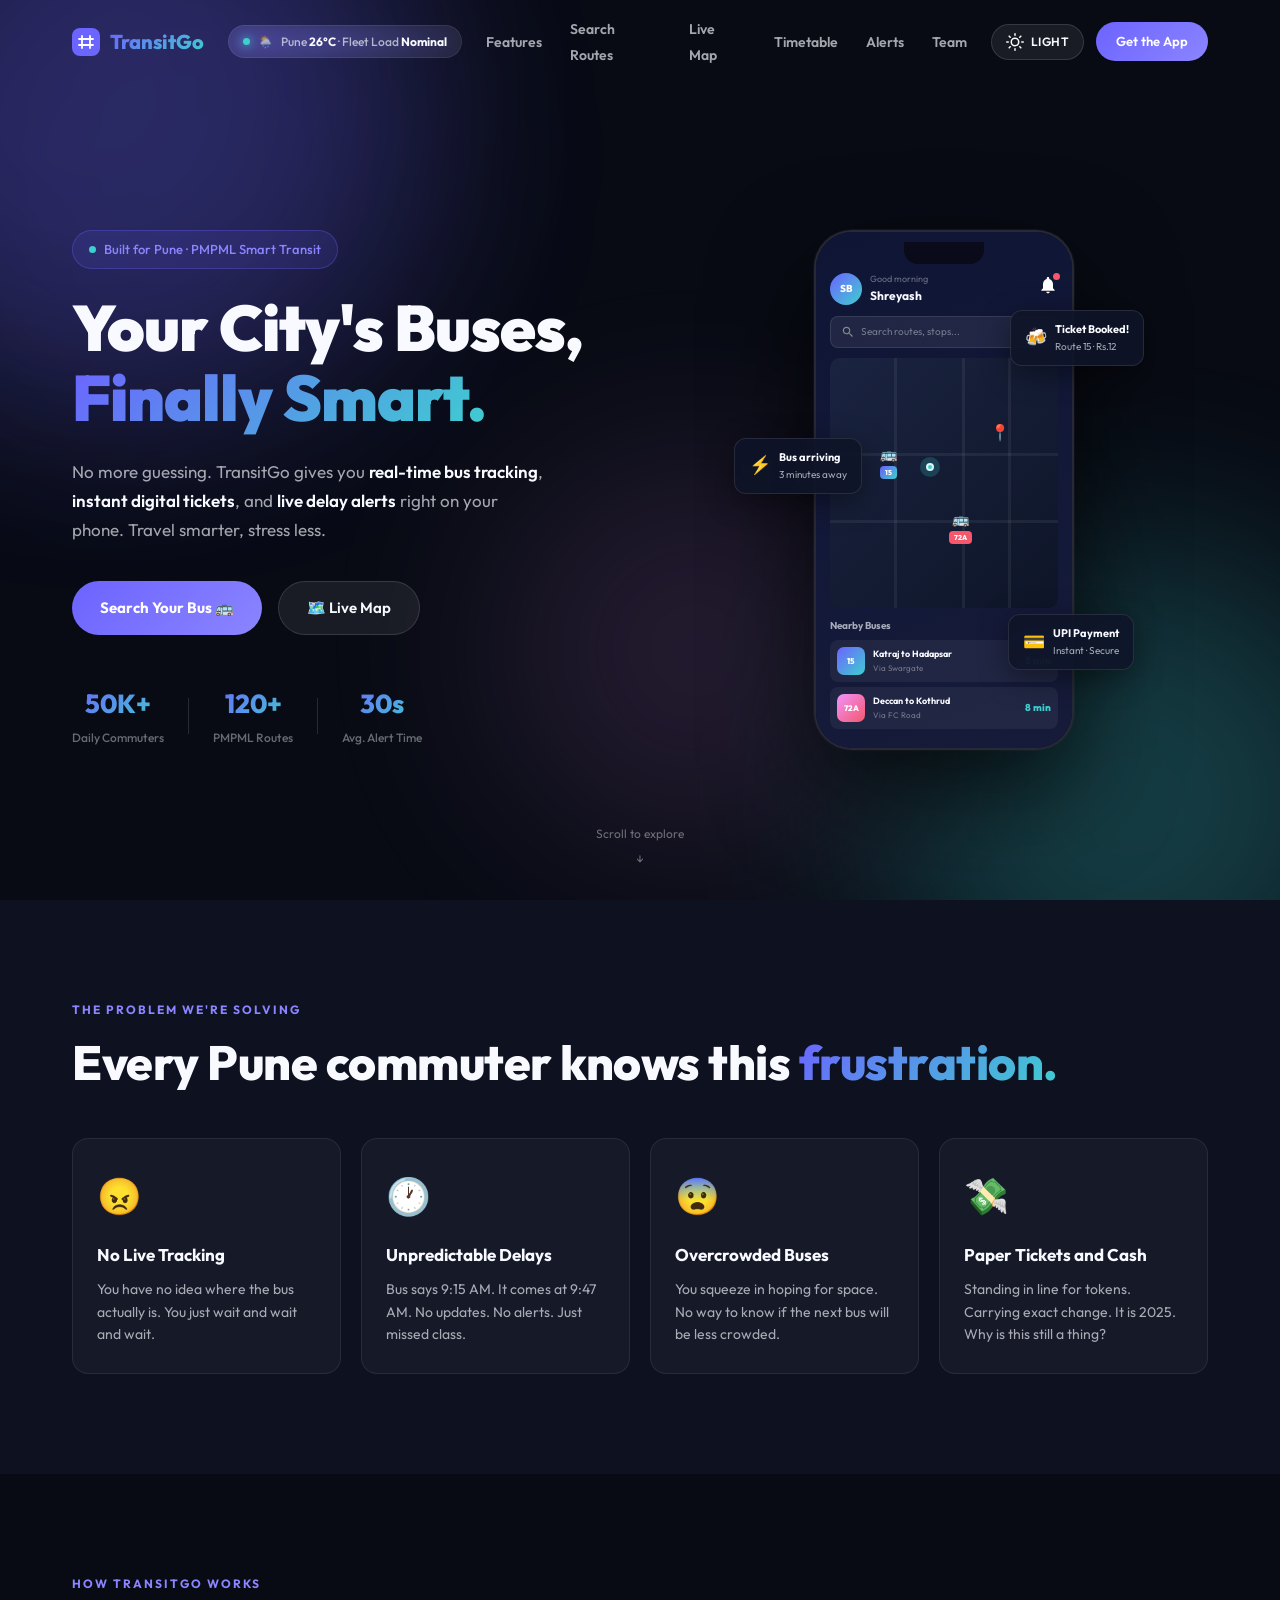
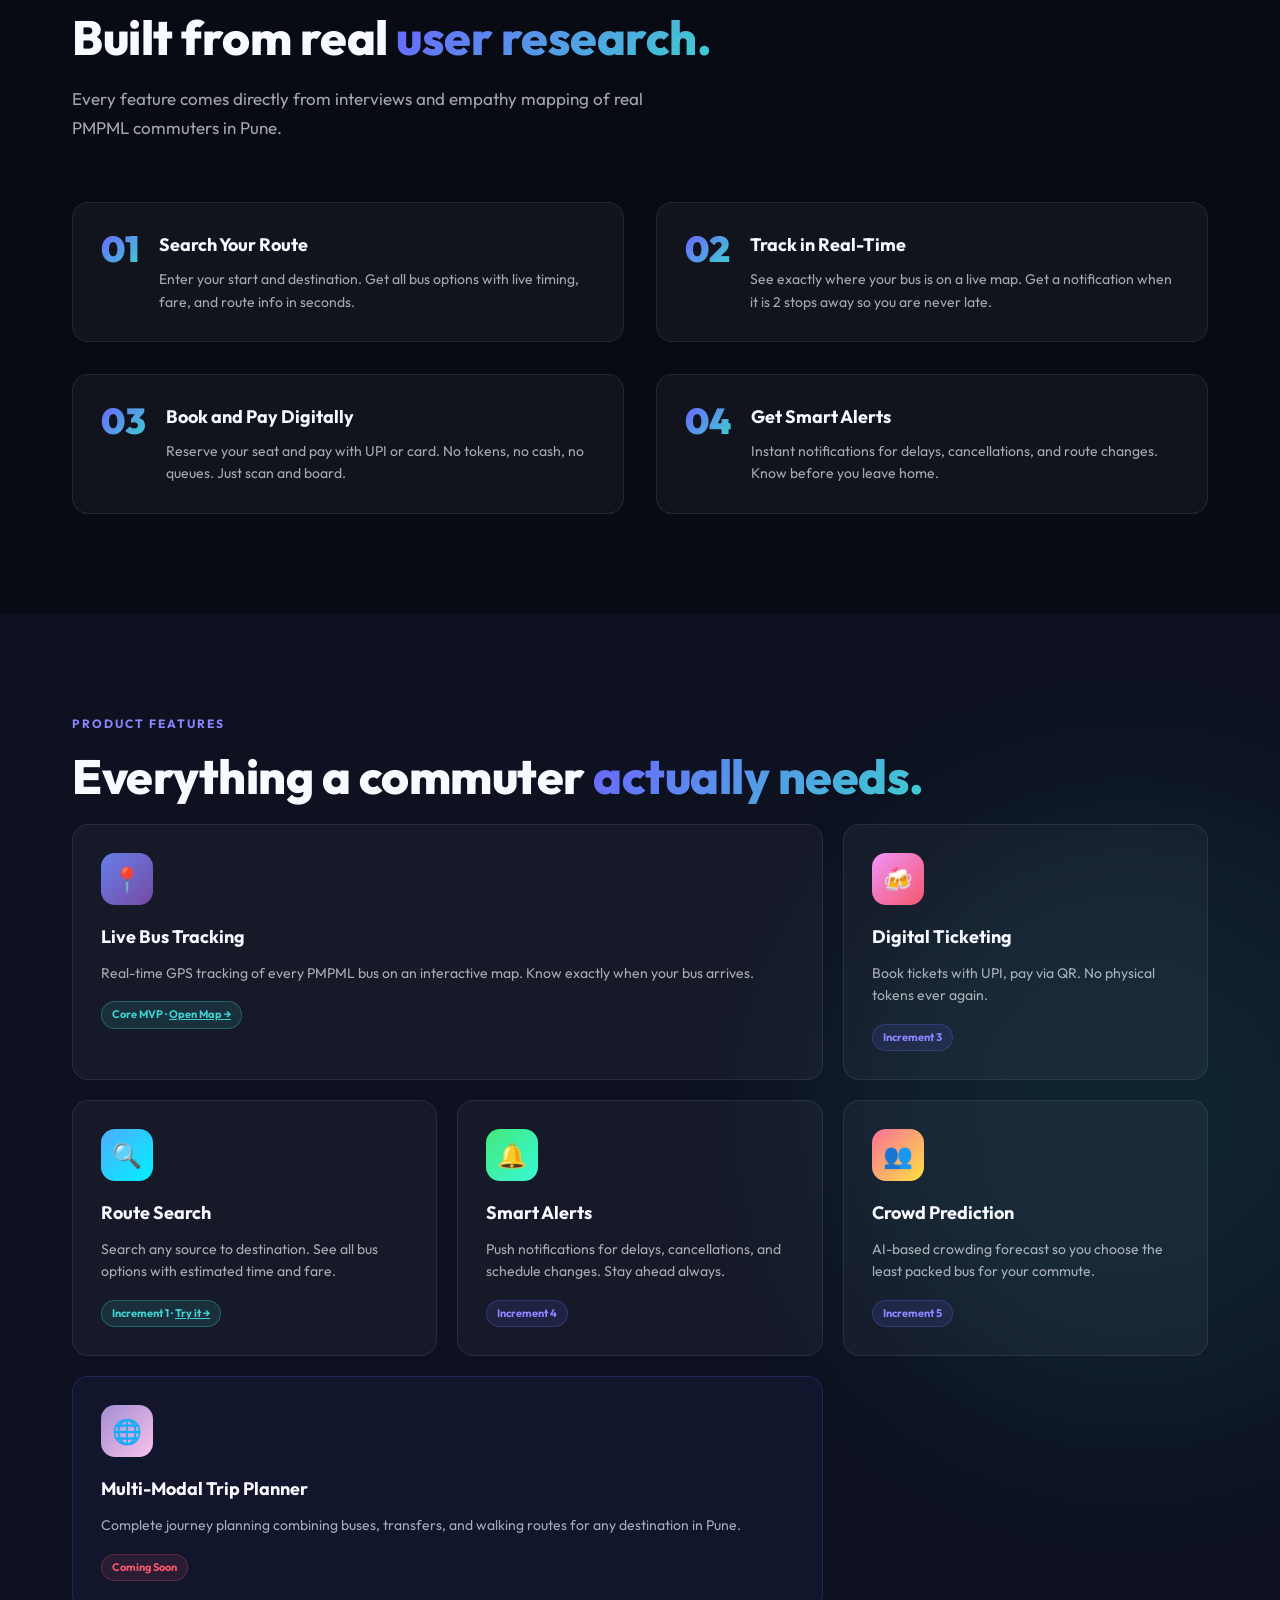
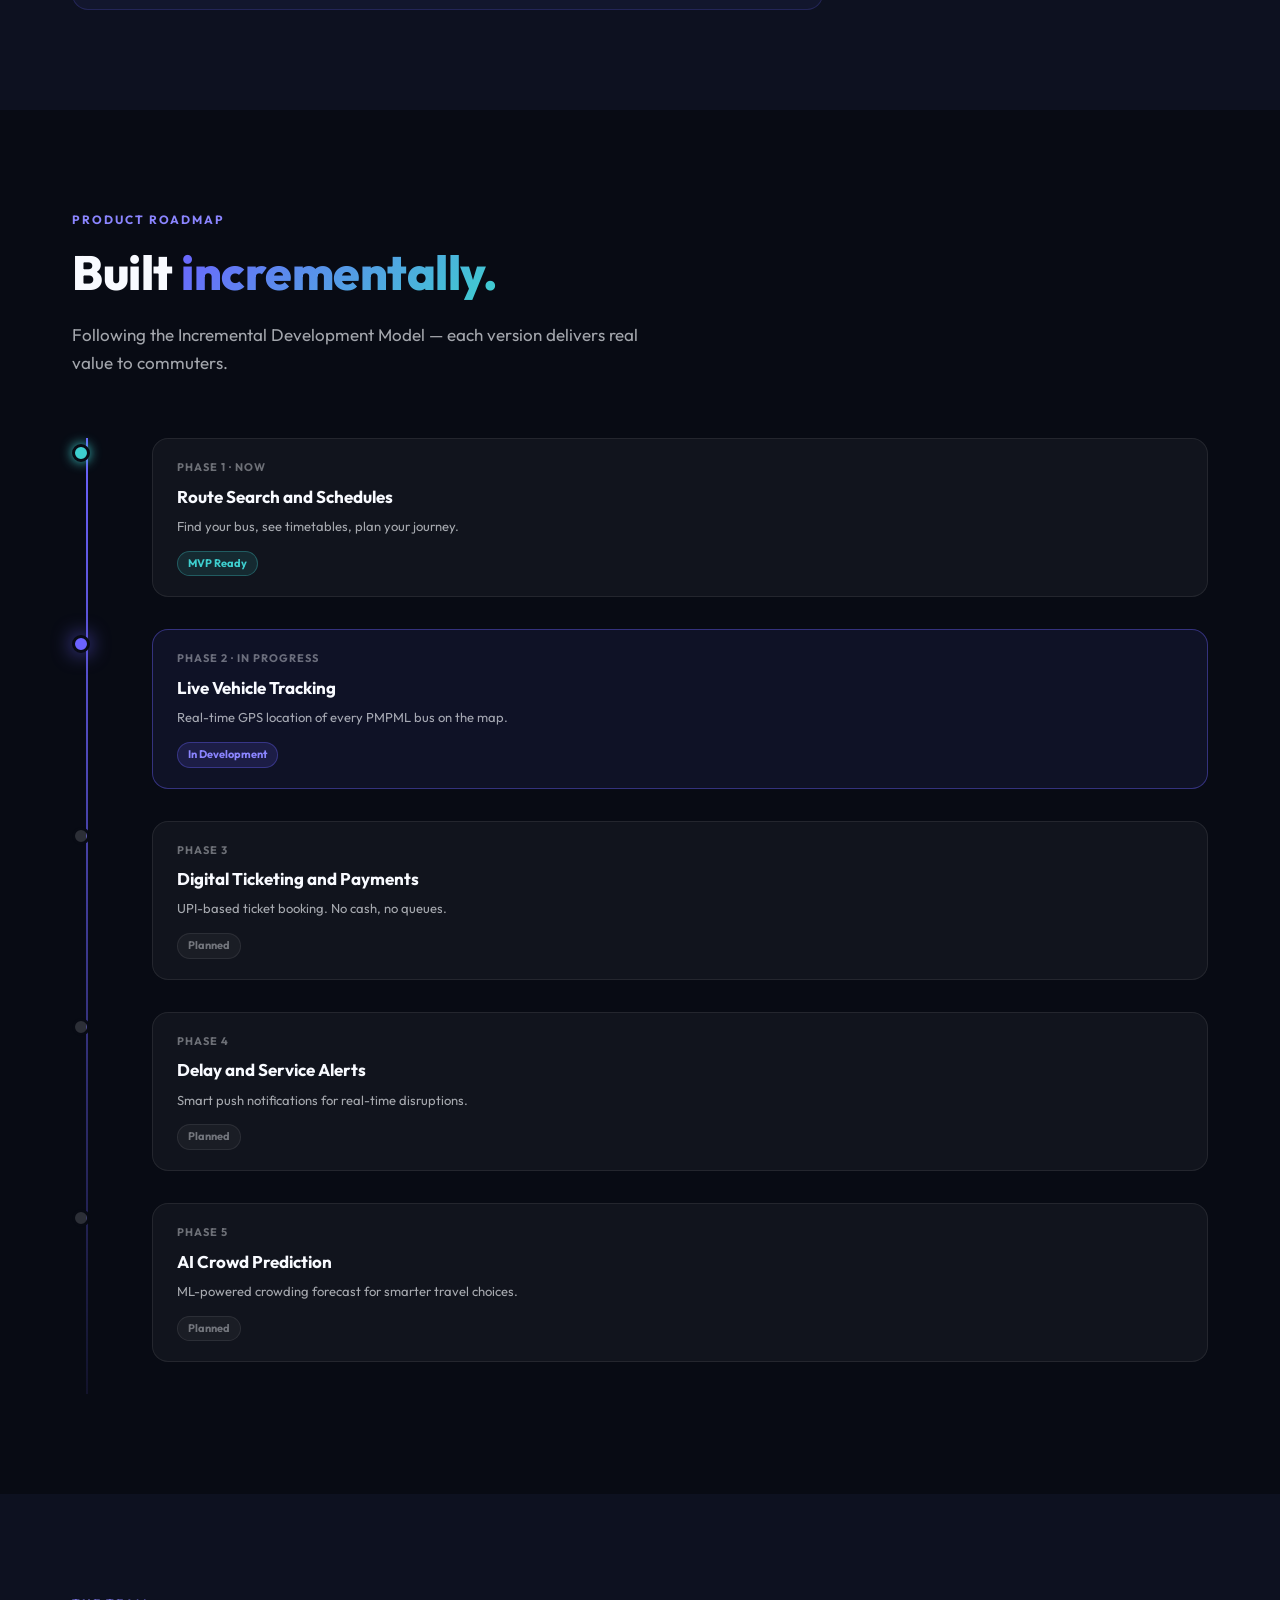
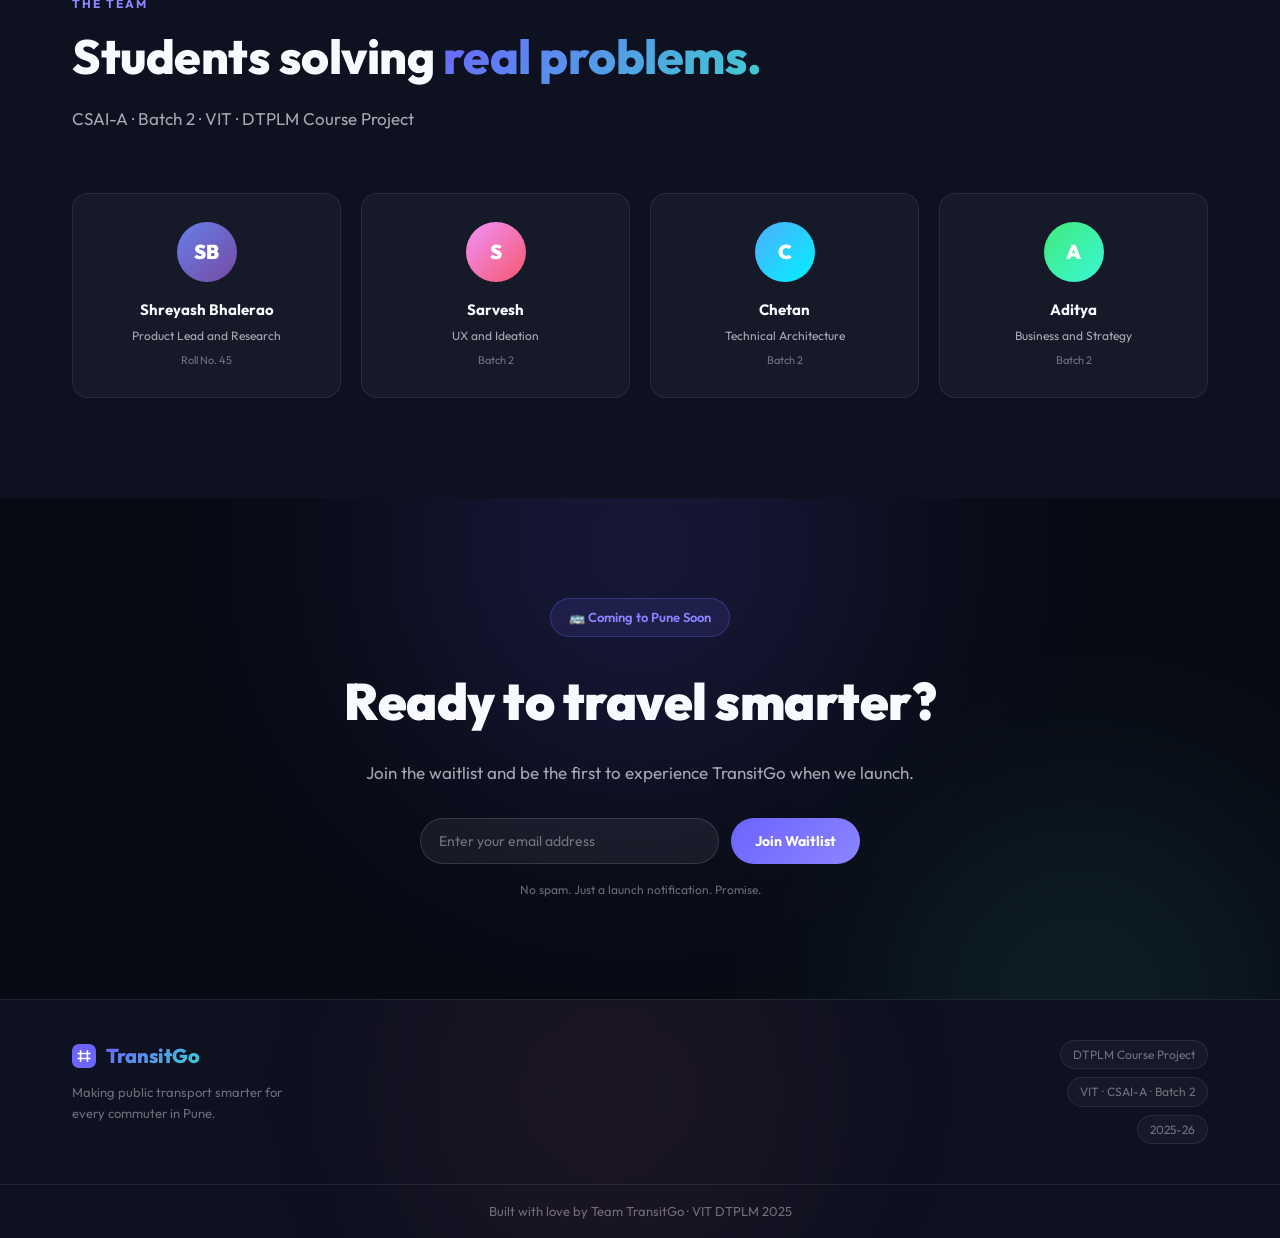
==== index.html @ 617c887a "Initial commit" ====
<!DOCTYPE html>
<html lang="en">
<head>
  <meta charset="UTF-8" />
  <meta name="viewport" content="width=device-width, initial-scale=1.0" />
  <title>TransitGo — Smart Public Transport for Pune</title>
  <meta name="description" content="TransitGo makes public transport smarter. Real-time bus tracking, digital ticketing, and route planning for Pune's PMPML buses." />
  <link rel="preconnect" href="https://fonts.googleapis.com" />
  <link rel="preconnect" href="https://fonts.gstatic.com" crossorigin />
  <link href="https://fonts.googleapis.com/css2?family=Outfit:wght@300;400;500;600;700;800;900&family=Inter:wght@400;500;600&display=swap" rel="stylesheet" />
  <link rel="stylesheet" href="style.css" />
  <script src="js/theme.js"></script>
</head>
<body>

  <!-- NAVBAR -->
  <nav class="navbar" id="navbar">
    <div class="nav-container">
      <div class="nav-logo">
        <div class="logo-icon">
          <svg width="28" height="28" viewBox="0 0 28 28" fill="none">
            <rect width="28" height="28" rx="8" fill="url(#logoGrad)"/>
            <path d="M7 11h14M7 17h14M10 8v12M18 8v12" stroke="white" stroke-width="1.8" stroke-linecap="round"/>
            <defs>
              <linearGradient id="logoGrad" x1="0" y1="0" x2="28" y2="28">
                <stop stop-color="#6C63FF"/>
                <stop offset="1" stop-color="#3ECFCF"/>
              </linearGradient>
            </defs>
          </svg>
        </div>
        <span class="logo-text">TransitGo</span>
      </div>
      <ul class="nav-links">
        <li><a href="#features">Features</a></li>
        <li><a href="route-search.html">Search Routes</a></li>
        <li><a href="live-track.html">Live Map</a></li>
        <li><a href="timetable.html">Timetable</a></li>
        <li><a href="alerts.html">Alerts</a></li>
        <li><a href="#team">Team</a></li>
      </ul>
      <div class="nav-action">
        <a href="booking.html" class="nav-cta">Get the App</a>
      </div>
      <button class="hamburger" id="hamburger" aria-label="Open menu" aria-expanded="false">
        <span></span><span></span><span></span>
      </button>
    </div>
  </nav>

  <!-- MOBILE MENU -->
  <div class="mobile-menu" id="mobileMenu" role="dialog" aria-label="Navigation menu">
    <a href="index.html">🏠 Home</a>
    <a href="route-search.html">🔍 Search Routes</a>
    <a href="live-track.html">🗺️ Live Map</a>
    <a href="timetable.html">📅 Timetable</a>
    <a href="alerts.html">🔔 Alerts</a>
    <a href="booking.html" class="mm-cta">🎫 Book Ticket</a>
  </div>

  <!-- SCROLL TO TOP -->
  <button class="scroll-top-btn" id="scrollTopBtn" aria-label="Scroll to top">↑</button>


  <!-- HERO SECTION -->
  <section class="hero" id="home">
    <div class="hero-bg">
      <div class="orb orb-1"></div>
      <div class="orb orb-2"></div>
      <div class="orb orb-3"></div>
    </div>

    <div class="hero-container">
      <div class="hero-content">
        <div class="hero-badge">
          <span class="badge-dot"></span>
          Built for Pune &middot; PMPML Smart Transit
        </div>

        <h1 class="hero-title">
          Your City's Buses,
          <span class="gradient-text">Finally Smart.</span>
        </h1>

        <p class="hero-subtitle">
          No more guessing. TransitGo gives you <strong>real-time bus tracking</strong>,
          <strong>instant digital tickets</strong>, and <strong>live delay alerts</strong>
          right on your phone. Travel smarter, stress less.
        </p>

        <div class="hero-actions">
          <a href="route-search.html" class="btn-primary" id="hero-cta-primary">
            Search Your Bus 🚌
          </a>
          <a href="live-track.html" class="btn-secondary" id="hero-cta-secondary">
            🗺️ Live Map
          </a>
        </div>

        <div class="hero-stats">
          <div class="stat-item">
            <span class="stat-num">50K+</span>
            <span class="stat-label">Daily Commuters</span>
          </div>
          <div class="stat-divider"></div>
          <div class="stat-item">
            <span class="stat-num">120+</span>
            <span class="stat-label">PMPML Routes</span>
          </div>
          <div class="stat-divider"></div>
          <div class="stat-item">
            <span class="stat-num">30s</span>
            <span class="stat-label">Avg. Alert Time</span>
          </div>
        </div>
      </div>

      <div class="hero-visual">
        <div class="phone-mockup">
          <div class="phone-frame">
            <div class="phone-notch"></div>
            <div class="phone-screen">
              <div class="app-header">
                <div class="app-header-left">
                  <div class="app-avatar">SB</div>
                  <div>
                    <div class="app-greeting">Good morning</div>
                    <div class="app-name">Shreyash</div>
                  </div>
                </div>
                <div class="app-notif">
                  <div class="notif-dot"></div>
                  <svg width="20" height="20" viewBox="0 0 24 24" fill="none">
                    <path d="M12 22c1.1 0 2-.9 2-2h-4c0 1.1.9 2 2 2zm6-6v-5c0-3.07-1.64-5.64-4.5-6.32V4c0-.83-.67-1.5-1.5-1.5s-1.5.67-1.5 1.5v.68C7.63 5.36 6 7.92 6 11v5l-2 2v1h16v-1l-2-2z" fill="white"/>
                  </svg>
                </div>
              </div>

              <div class="app-search-bar">
                <svg width="14" height="14" viewBox="0 0 24 24" fill="none">
                  <path d="M15.5 14h-.79l-.28-.27C15.41 12.59 16 11.11 16 9.5 16 5.91 13.09 3 9.5 3S3 5.91 3 9.5 5.91 16 9.5 16c1.61 0 3.09-.59 4.23-1.57l.27.28v.79l5 4.99L20.49 19l-4.99-5zm-6 0C7.01 14 5 11.99 5 9.5S7.01 5 9.5 5 14 7.01 14 9.5 11.99 14 9.5 14z" fill="#888"/>
                </svg>
                <span>Search routes, stops...</span>
              </div>

              <div class="app-map-area">
                <div class="map-road map-h" style="top:38%;"></div>
                <div class="map-road map-h" style="top:65%;"></div>
                <div class="map-road map-v" style="left:28%;"></div>
                <div class="map-road map-v" style="left:58%;"></div>
                <div class="map-road map-v" style="left:78%;"></div>
                <div class="bus-pin" id="bus1" style="top:34%;left:22%;">
                  <div class="bus-emoji">&#128652;</div>
                  <div class="bus-tag">15</div>
                </div>
                <div class="bus-pin" id="bus2" style="top:60%;left:52%;">
                  <div class="bus-emoji">&#128652;</div>
                  <div class="bus-tag" style="background:#f5576c;">72A</div>
                </div>
                <div class="my-loc" style="top:42%;left:42%;">
                  <div class="my-pulse"></div>
                  <div class="my-dot"></div>
                </div>
                <div class="dest-marker" style="top:25%;left:70%;">&#128205;</div>
              </div>

              <div class="nearby-section">
                <div class="nearby-label">Nearby Buses</div>
                <div class="bus-row">
                  <div class="br-num">15</div>
                  <div class="br-info">
                    <div class="br-route">Katraj to Hadapsar</div>
                    <div class="br-stop">Via Swargate</div>
                  </div>
                  <div class="br-eta">3 min</div>
                </div>
                <div class="bus-row">
                  <div class="br-num" style="background:linear-gradient(135deg,#f093fb,#f5576c);">72A</div>
                  <div class="br-info">
                    <div class="br-route">Deccan to Kothrud</div>
                    <div class="br-stop">Via FC Road</div>
                  </div>
                  <div class="br-eta">8 min</div>
                </div>
              </div>
            </div>
          </div>

          <div class="float-card fc1">
            <span class="fc-emoji">&#127867;</span>
            <div>
              <div class="fc-title">Ticket Booked!</div>
              <div class="fc-sub">Route 15 &middot; Rs.12</div>
            </div>
          </div>
          <div class="float-card fc2">
            <span class="fc-emoji">&#9889;</span>
            <div>
              <div class="fc-title">Bus arriving</div>
              <div class="fc-sub">3 minutes away</div>
            </div>
          </div>
          <div class="float-card fc3">
            <span class="fc-emoji">&#128179;</span>
            <div>
              <div class="fc-title">UPI Payment</div>
              <div class="fc-sub">Instant &middot; Secure</div>
            </div>
          </div>
        </div>
      </div>
    </div>

    <div class="scroll-hint">
      <span>Scroll to explore</span>
      <div class="scroll-arrow">&#8595;</div>
    </div>
  </section>

  <!-- PROBLEM SECTION -->
  <section class="problem-section" id="problem">
    <div class="section-container">
      <div class="section-label">The Problem We're Solving</div>
      <h2 class="section-title">Every Pune commuter knows this <span class="gradient-text">frustration.</span></h2>
      <div class="pain-grid">
        <div class="pain-card">
          <div class="pain-emoji">&#128544;</div>
          <h3>No Live Tracking</h3>
          <p>You have no idea where the bus actually is. You just wait and wait and wait.</p>
        </div>
        <div class="pain-card">
          <div class="pain-emoji">&#128336;</div>
          <h3>Unpredictable Delays</h3>
          <p>Bus says 9:15 AM. It comes at 9:47 AM. No updates. No alerts. Just missed class.</p>
        </div>
        <div class="pain-card">
          <div class="pain-emoji">&#128552;</div>
          <h3>Overcrowded Buses</h3>
          <p>You squeeze in hoping for space. No way to know if the next bus will be less crowded.</p>
        </div>
        <div class="pain-card">
          <div class="pain-emoji">&#128184;</div>
          <h3>Paper Tickets and Cash</h3>
          <p>Standing in line for tokens. Carrying exact change. It is 2025. Why is this still a thing?</p>
        </div>
      </div>
    </div>
  </section>

  <!-- HOW IT WORKS -->
  <section class="how-section" id="how-it-works">
    <div class="section-container">
      <div class="section-label">How TransitGo Works</div>
      <h2 class="section-title">Built from real <span class="gradient-text">user research.</span></h2>
      <p class="section-sub">Every feature comes directly from interviews and empathy mapping of real PMPML commuters in Pune.</p>

      <div class="steps-container">
        <div class="step-item">
          <div class="step-num">01</div>
          <div class="step-content">
            <h3>Search Your Route</h3>
            <p>Enter your start and destination. Get all bus options with live timing, fare, and route info in seconds.</p>
          </div>
        </div>
        <div class="step-item">
          <div class="step-num">02</div>
          <div class="step-content">
            <h3>Track in Real-Time</h3>
            <p>See exactly where your bus is on a live map. Get a notification when it is 2 stops away so you are never late.</p>
          </div>
        </div>
        <div class="step-item">
          <div class="step-num">03</div>
          <div class="step-content">
            <h3>Book and Pay Digitally</h3>
            <p>Reserve your seat and pay with UPI or card. No tokens, no cash, no queues. Just scan and board.</p>
          </div>
        </div>
        <div class="step-item">
          <div class="step-num">04</div>
          <div class="step-content">
            <h3>Get Smart Alerts</h3>
            <p>Instant notifications for delays, cancellations, and route changes. Know before you leave home.</p>
          </div>
        </div>
      </div>
    </div>
  </section>

  <!-- FEATURES -->
  <section class="features-section" id="features">
    <div class="section-container">
      <div class="section-label">Product Features</div>
      <h2 class="section-title">Everything a commuter <span class="gradient-text">actually needs.</span></h2>

      <div class="features-grid">
        <div class="feature-card fc-large" style="cursor:pointer" onclick="location.href='live-track.html'">
          <div class="feature-icon fi-purple">&#128205;</div>
          <h3>Live Bus Tracking</h3>
          <p>Real-time GPS tracking of every PMPML bus on an interactive map. Know exactly when your bus arrives.</p>
          <div class="feature-tag ft-mvp">Core MVP · <a href="live-track.html" style="color:inherit">Open Map →</a></div>
        </div>
        <div class="feature-card">
          <div class="feature-icon fi-pink">&#127867;</div>
          <h3>Digital Ticketing</h3>
          <p>Book tickets with UPI, pay via QR. No physical tokens ever again.</p>
          <div class="feature-tag ft-inc">Increment 3</div>
        </div>
        <div class="feature-card" style="cursor:pointer" onclick="location.href='route-search.html'">
          <div class="feature-icon fi-blue">&#128269;</div>
          <h3>Route Search</h3>
          <p>Search any source to destination. See all bus options with estimated time and fare.</p>
          <div class="feature-tag ft-mvp">Increment 1 · <a href="route-search.html" style="color:inherit">Try it →</a></div>
        </div>
        <div class="feature-card">
          <div class="feature-icon fi-green">&#128276;</div>
          <h3>Smart Alerts</h3>
          <p>Push notifications for delays, cancellations, and schedule changes. Stay ahead always.</p>
          <div class="feature-tag ft-inc">Increment 4</div>
        </div>
        <div class="feature-card">
          <div class="feature-icon fi-orange">&#128101;</div>
          <h3>Crowd Prediction</h3>
          <p>AI-based crowding forecast so you choose the least packed bus for your commute.</p>
          <div class="feature-tag ft-inc">Increment 5</div>
        </div>
        <div class="feature-card fc-large fc-glow">
          <div class="feature-icon fi-teal">&#127760;</div>
          <h3>Multi-Modal Trip Planner</h3>
          <p>Complete journey planning combining buses, transfers, and walking routes for any destination in Pune.</p>
          <div class="feature-tag ft-soon">Coming Soon</div>
        </div>
      </div>
    </div>
  </section>

  <!-- ROADMAP -->
  <section class="roadmap-section" id="roadmap">
    <div class="section-container">
      <div class="section-label">Product Roadmap</div>
      <h2 class="section-title">Built <span class="gradient-text">incrementally.</span></h2>
      <p class="section-sub">Following the Incremental Development Model — each version delivers real value to commuters.</p>

      <div class="roadmap-track">
        <div class="roadmap-item ri-done">
          <div class="ri-dot rd-done"></div>
          <div class="ri-card">
            <div class="ri-phase">Phase 1 &middot; Now</div>
            <h3>Route Search and Schedules</h3>
            <p>Find your bus, see timetables, plan your journey.</p>
            <div class="ri-badge rb-done">MVP Ready</div>
          </div>
        </div>
        <div class="roadmap-item ri-current">
          <div class="ri-dot rd-current"></div>
          <div class="ri-card ri-card-active">
            <div class="ri-phase">Phase 2 &middot; In Progress</div>
            <h3>Live Vehicle Tracking</h3>
            <p>Real-time GPS location of every PMPML bus on the map.</p>
            <div class="ri-badge rb-active">In Development</div>
          </div>
        </div>
        <div class="roadmap-item">
          <div class="ri-dot rd-plan"></div>
          <div class="ri-card">
            <div class="ri-phase">Phase 3</div>
            <h3>Digital Ticketing and Payments</h3>
            <p>UPI-based ticket booking. No cash, no queues.</p>
            <div class="ri-badge rb-plan">Planned</div>
          </div>
        </div>
        <div class="roadmap-item">
          <div class="ri-dot rd-plan"></div>
          <div class="ri-card">
            <div class="ri-phase">Phase 4</div>
            <h3>Delay and Service Alerts</h3>
            <p>Smart push notifications for real-time disruptions.</p>
            <div class="ri-badge rb-plan">Planned</div>
          </div>
        </div>
        <div class="roadmap-item">
          <div class="ri-dot rd-plan"></div>
          <div class="ri-card">
            <div class="ri-phase">Phase 5</div>
            <h3>AI Crowd Prediction</h3>
            <p>ML-powered crowding forecast for smarter travel choices.</p>
            <div class="ri-badge rb-plan">Planned</div>
          </div>
        </div>
      </div>
    </div>
  </section>

  <!-- TEAM -->
  <section class="team-section" id="team">
    <div class="section-container">
      <div class="section-label">The Team</div>
      <h2 class="section-title">Students solving <span class="gradient-text">real problems.</span></h2>
      <p class="section-sub">CSAI-A &middot; Batch 2 &middot; VIT &middot; DTPLM Course Project</p>
      <div class="team-grid">
        <div class="team-card">
          <div class="team-avatar ta-purple">SB</div>
          <div class="team-name">Shreyash Bhalerao</div>
          <div class="team-role">Product Lead and Research</div>
          <div class="team-roll">Roll No. 45</div>
        </div>
        <div class="team-card">
          <div class="team-avatar ta-pink">S</div>
          <div class="team-name">Sarvesh</div>
          <div class="team-role">UX and Ideation</div>
          <div class="team-roll">Batch 2</div>
        </div>
        <div class="team-card">
          <div class="team-avatar ta-blue">C</div>
          <div class="team-name">Chetan</div>
          <div class="team-role">Technical Architecture</div>
          <div class="team-roll">Batch 2</div>
        </div>
        <div class="team-card">
          <div class="team-avatar ta-green">A</div>
          <div class="team-name">Aditya</div>
          <div class="team-role">Business and Strategy</div>
          <div class="team-roll">Batch 2</div>
        </div>
      </div>
    </div>
  </section>

  <!-- CTA -->
  <section class="cta-section" id="download">
    <div class="cta-bg">
      <div class="orb orb-c1"></div>
      <div class="orb orb-c2"></div>
    </div>
    <div class="section-container">
      <div class="cta-content">
        <div class="cta-badge-chip">&#128652; Coming to Pune Soon</div>
        <h2>Ready to travel smarter?</h2>
        <p>Join the waitlist and be the first to experience TransitGo when we launch.</p>
        <div class="cta-form">
          <input type="email" id="email-input" placeholder="Enter your email address" class="cta-input" />
          <button class="cta-btn" id="waitlist-btn" onclick="handleWaitlist()">Join Waitlist</button>
        </div>
        <div class="cta-success" id="cta-success">
          You are on the list! We will notify you at launch.
        </div>
        <div class="cta-note">No spam. Just a launch notification. Promise.</div>
      </div>
    </div>
  </section>

  <!-- FOOTER -->
  <footer class="footer">
    <div class="footer-container">
      <div class="footer-brand">
        <div class="nav-logo">
          <div class="logo-icon">
            <svg width="24" height="24" viewBox="0 0 28 28" fill="none">
              <rect width="28" height="28" rx="8" fill="url(#lg2)"/>
              <path d="M7 11h14M7 17h14M10 8v12M18 8v12" stroke="white" stroke-width="1.8" stroke-linecap="round"/>
              <defs>
                <linearGradient id="lg2" x1="0" y1="0" x2="28" y2="28">
                  <stop stop-color="#6C63FF"/>
                  <stop offset="1" stop-color="#3ECFCF"/>
                </linearGradient>
              </defs>
            </svg>
          </div>
          <span class="logo-text">TransitGo</span>
        </div>
        <p>Making public transport smarter for every commuter in Pune.</p>
      </div>
      <div class="footer-tags">
        <div class="footer-tag">DTPLM Course Project</div>
        <div class="footer-tag">VIT &middot; CSAI-A &middot; Batch 2</div>
        <div class="footer-tag">2025-26</div>
      </div>
    </div>
    <div class="footer-bottom">
      Built with love by Team TransitGo &middot; VIT DTPLM 2025
    </div>
  </footer>

  <script src="script.js"></script>
  <script>
    // Hamburger menu
    const hamburger = document.getElementById('hamburger');
    const mobileMenu = document.getElementById('mobileMenu');
    hamburger.addEventListener('click', () => {
      const isOpen = mobileMenu.classList.toggle('open');
      hamburger.classList.toggle('open', isOpen);
      hamburger.setAttribute('aria-expanded', isOpen);
      document.body.style.overflow = isOpen ? 'hidden' : '';
    });
    // Close menu on link click
    mobileMenu.querySelectorAll('a').forEach(a => {
      a.addEventListener('click', () => {
        mobileMenu.classList.remove('open');
        hamburger.classList.remove('open');
        hamburger.setAttribute('aria-expanded', false);
        document.body.style.overflow = '';
      });
    });
    // Scroll to top
    const scrollBtn = document.getElementById('scrollTopBtn');
    window.addEventListener('scroll', () => {
      scrollBtn.classList.toggle('visible', window.scrollY > 300);
    });
    scrollBtn.addEventListener('click', () => window.scrollTo({ top: 0, behavior: 'smooth' }));
  </script>
</body>
</html>
---- style.css ----
/* ===========================
   TRANSITGO — STYLE SYSTEM & DUAL THEME ENGINE
   =========================== */

:root {
  --primary: #6C63FF;
  --primary-light: #8B85FF;
  --accent: #3ECFCF;
  --accent2: #f5576c;
  --bg: #080B14;
  --bg2: #0D1120;
  --bg3: #111827;
  --surface: rgba(255,255,255,0.04);
  --surface2: rgba(255,255,255,0.07);
  --border: rgba(255,255,255,0.08);
  --border2: rgba(255,255,255,0.13);
  --text: #F8FAFF;
  --text-muted: rgba(248,250,255,0.65);
  --text-dim: rgba(248,250,255,0.40);
  --radius: 16px;
  --radius-sm: 10px;
  --radius-lg: 24px;
  --shadow: 0 20px 60px rgba(0,0,0,0.5);
  --nav-bg: rgba(8,11,20,0.85);
  --card-spotlight: rgba(108, 99, 255, 0.12);
  --aurora-1: rgba(108, 99, 255, 0.15);
  --aurora-2: rgba(62, 207, 207, 0.12);
  --aurora-3: rgba(245, 87, 108, 0.08);
}

[data-theme="light"] {
  --primary: #5247E6;
  --primary-light: #6E66FA;
  --accent: #0284C7;
  --accent2: #E11D48;
  --bg: #F4F6FC;
  --bg2: #FFFFFF;
  --bg3: #E9EEF6;
  --surface: #FFFFFF;
  --surface2: #F8FAFC;
  --border: rgba(15, 23, 42, 0.09);
  --border2: rgba(15, 23, 42, 0.15);
  --text: #0F172A;
  --text-muted: #475569;
  --text-dim: #64748B;
  --shadow: 0 16px 40px rgba(15, 23, 42, 0.08);
  --nav-bg: rgba(255, 255, 255, 0.88);
  --card-spotlight: rgba(82, 71, 230, 0.08);
  --aurora-1: rgba(82, 71, 230, 0.10);
  --aurora-2: rgba(2, 132, 199, 0.08);
  --aurora-3: rgba(225, 29, 72, 0.05);
}

* { margin: 0; padding: 0; box-sizing: border-box; }

html { scroll-behavior: smooth; }

body {
  font-family: 'Outfit', sans-serif;
  background: var(--bg);
  color: var(--text);
  overflow-x: hidden;
  line-height: 1.6;
  transition: background-color 0.3s ease, color 0.3s ease;
  position: relative;
}

/* ===== AMBIENT AURORA BACKGROUND ===== */
.ambient-aurora-bg {
  position: fixed;
  top: 0; left: 0; right: 0; bottom: 0;
  pointer-events: none;
  z-index: 0;
  overflow: hidden;
}
.aurora-blob {
  position: absolute;
  border-radius: 50%;
  filter: blur(100px);
  opacity: 0.8;
  animation: floatAurora 18s ease-in-out infinite alternate;
}
.aurora-blob-1 {
  width: 550px; height: 550px;
  background: var(--aurora-1);
  top: -120px; left: -100px;
}
.aurora-blob-2 {
  width: 600px; height: 600px;
  background: var(--aurora-2);
  top: 40%; right: -150px;
  animation-duration: 22s;
  animation-delay: -5s;
}
.aurora-blob-3 {
  width: 450px; height: 450px;
  background: var(--aurora-3);
  bottom: -80px; left: 30%;
  animation-duration: 26s;
  animation-delay: -9s;
}
@keyframes floatAurora {
  0% { transform: translate(0, 0) scale(1); }
  50% { transform: translate(60px, 40px) scale(1.08); }
  100% { transform: translate(-40px, 80px) scale(0.95); }
}

/* ===== CARD SPOTLIGHT HOVER HALO ===== */
.has-spotlight {
  position: relative;
}
.has-spotlight::before {
  content: '';
  position: absolute;
  top: 0; left: 0; right: 0; bottom: 0;
  border-radius: inherit;
  background: radial-gradient(420px circle at var(--mouse-x, -999px) var(--mouse-y, -999px), var(--card-spotlight), transparent 70%);
  pointer-events: none;
  opacity: 1;
  transition: opacity 0.3s;
  z-index: 1;
}

/* ===== SCROLLBAR ===== */
::-webkit-scrollbar { width: 6px; }
::-webkit-scrollbar-track { background: var(--bg); }
::-webkit-scrollbar-thumb { background: var(--primary); border-radius: 3px; }

/* ===== NAVBAR ===== */
.navbar {
  position: fixed;
  top: 0; left: 0; right: 0;
  z-index: 100;
  padding: 16px 0;
  transition: all 0.3s;
}
.navbar.scrolled {
  background: var(--nav-bg);
  backdrop-filter: blur(20px);
  -webkit-backdrop-filter: blur(20px);
  border-bottom: 1px solid var(--border);
  padding: 12px 0;
}
.nav-container {
  max-width: 1200px;
  margin: 0 auto;
  padding: 0 32px;
  display: flex;
  align-items: center;
  gap: 24px;
}
.nav-logo {
  display: flex;
  align-items: center;
  gap: 10px;
  text-decoration: none;
  flex-shrink: 0;
}
.logo-icon { display: flex; align-items: center; justify-content: center; }
.logo-text {
  font-size: 20px;
  font-weight: 800;
  background: linear-gradient(135deg, var(--primary), var(--accent));
  -webkit-background-clip: text;
  -webkit-text-fill-color: transparent;
  background-clip: text;
}

/* ===== WEATHER TELEMETRY CHIP ===== */
.transit-weather-chip {
  display: inline-flex;
  align-items: center;
  gap: 8px;
  padding: 6px 14px;
  border-radius: 50px;
  background: var(--surface2);
  border: 1px solid var(--border);
  font-size: 12px;
  font-weight: 500;
  color: var(--text-muted);
  white-space: nowrap;
  backdrop-filter: blur(10px);
}
.transit-weather-chip strong {
  color: var(--text);
  font-weight: 700;
}
.tw-pulse {
  width: 7px;
  height: 7px;
  border-radius: 50%;
  background: #3ECFCF;
  box-shadow: 0 0 10px #3ECFCF;
  animation: twPulse 2s infinite ease-in-out;
}
@keyframes twPulse {
  0%, 100% { opacity: 1; transform: scale(1); }
  50% { opacity: 0.35; transform: scale(0.7); }
}

.nav-links {
  display: flex;
  list-style: none;
  gap: 28px;
  margin-left: auto;
  align-items: center;
}
.nav-links a {
  color: var(--text-muted);
  text-decoration: none;
  font-size: 14px;
  font-weight: 600;
  transition: color 0.2s;
}
.nav-links a:hover, .nav-links a.nav-active { color: var(--text); }

.nav-action {
  display: flex;
  align-items: center;
  gap: 12px;
  flex-shrink: 0;
}

/* ===== THEME TOGGLE BUTTON ===== */
.theme-toggle-btn {
  display: inline-flex;
  align-items: center;
  gap: 7px;
  background: var(--surface2);
  border: 1px solid var(--border2);
  color: var(--text);
  padding: 8px 14px;
  border-radius: 50px;
  font-size: 13px;
  font-weight: 600;
  cursor: pointer;
  transition: all 0.25s cubic-bezier(0.16, 1, 0.3, 1);
  outline: none;
  font-family: inherit;
  user-select: none;
}
.theme-toggle-btn:hover {
  background: var(--surface);
  border-color: var(--primary);
  transform: translateY(-1px);
  box-shadow: 0 4px 14px rgba(108,99,255,0.25);
}
.theme-icon {
  display: flex;
  align-items: center;
  justify-content: center;
  transition: transform 0.4s ease;
}
.theme-toggle-btn:hover .theme-icon {
  transform: rotate(20deg) scale(1.1);
}
.theme-label {
  font-size: 12px;
  text-transform: uppercase;
  letter-spacing: 0.5px;
}

.nav-cta {
  background: linear-gradient(135deg, var(--primary), var(--primary-light));
  color: white;
  padding: 9px 20px;
  border-radius: 50px;
  text-decoration: none;
  font-size: 13px;
  font-weight: 600;
  transition: all 0.3s;
  white-space: nowrap;
  display: inline-flex;
  align-items: center;
}
.nav-cta:hover {
  transform: translateY(-1px);
  box-shadow: 0 8px 25px rgba(108,99,255,0.4);
}

/* ===== MONOSPACE TELEMETRY BADGES ===== */
.telemetry-chip, .mono-tag {
  font-family: 'JetBrains Mono', monospace;
  font-size: 11px;
  font-weight: 600;
  letter-spacing: 0.5px;
  text-transform: uppercase;
  padding: 4px 10px;
  border-radius: 6px;
  background: var(--surface2);
  border: 1px solid var(--border2);
  color: var(--accent);
  display: inline-flex;
  align-items: center;
  gap: 6px;
}

/* ===== HERO ===== */
.hero {
  position: relative;
  min-height: 100vh;
  display: flex;
  align-items: center;
  overflow: hidden;
  padding-top: 80px;
}
.hero-bg {
  position: absolute;
  inset: 0;
  overflow: hidden;
}
.orb {
  position: absolute;
  border-radius: 50%;
  filter: blur(100px);
  opacity: 0.25;
}
.orb-1 {
  width: 600px; height: 600px;
  background: var(--primary);
  top: -200px; left: -200px;
  animation: orbFloat 8s ease-in-out infinite;
}
.orb-2 {
  width: 500px; height: 500px;
  background: var(--accent);
  bottom: -150px; right: -100px;
  animation: orbFloat 10s ease-in-out infinite reverse;
}
.orb-3 {
  width: 400px; height: 400px;
  background: #f093fb;
  top: 50%; right: 30%;
  animation: orbFloat 12s ease-in-out infinite;
  opacity: 0.12;
}
@keyframes orbFloat {
  0%,100% { transform: translate(0,0) scale(1); }
  50% { transform: translate(30px,-30px) scale(1.05); }
}

.hero-container {
  position: relative;
  max-width: 1200px;
  margin: 0 auto;
  padding: 60px 32px;
  display: grid;
  grid-template-columns: 1fr 1fr;
  gap: 80px;
  align-items: center;
}

/* Hero Content */
.hero-badge {
  display: inline-flex;
  align-items: center;
  gap: 8px;
  background: rgba(108,99,255,0.12);
  border: 1px solid rgba(108,99,255,0.3);
  padding: 8px 16px;
  border-radius: 50px;
  font-size: 13px;
  color: var(--primary-light);
  font-weight: 500;
  margin-bottom: 24px;
}
.badge-dot {
  width: 7px; height: 7px;
  background: var(--accent);
  border-radius: 50%;
  animation: blink 2s infinite;
}
@keyframes blink {
  0%,100% { opacity:1; }
  50% { opacity: 0.3; }
}

.hero-title {
  font-size: clamp(40px, 5vw, 64px);
  font-weight: 900;
  line-height: 1.1;
  margin-bottom: 24px;
  letter-spacing: -1px;
}
.gradient-text {
  background: linear-gradient(135deg, var(--primary), var(--accent));
  -webkit-background-clip: text;
  -webkit-text-fill-color: transparent;
  background-clip: text;
}

.hero-subtitle {
  font-size: 17px;
  color: var(--text-muted);
  margin-bottom: 36px;
  max-width: 480px;
  line-height: 1.7;
}
.hero-subtitle strong { color: var(--text); font-weight: 600; }

.hero-actions {
  display: flex;
  gap: 16px;
  margin-bottom: 48px;
  flex-wrap: wrap;
}
.btn-primary {
  display: inline-flex;
  align-items: center;
  gap: 8px;
  background: linear-gradient(135deg, var(--primary), var(--primary-light));
  color: white;
  padding: 14px 28px;
  border-radius: 50px;
  text-decoration: none;
  font-size: 15px;
  font-weight: 700;
  transition: all 0.3s;
}
.btn-primary:hover {
  transform: translateY(-2px);
  box-shadow: 0 16px 40px rgba(108,99,255,0.4);
}
.btn-secondary {
  display: inline-flex;
  align-items: center;
  gap: 8px;
  background: var(--surface2);
  color: var(--text);
  border: 1px solid var(--border2);
  padding: 14px 28px;
  border-radius: 50px;
  text-decoration: none;
  font-size: 15px;
  font-weight: 600;
  transition: all 0.3s;
}
.btn-secondary:hover {
  background: var(--surface);
  border-color: rgba(255,255,255,0.2);
  transform: translateY(-2px);
}

.hero-stats {
  display: flex;
  align-items: center;
  gap: 24px;
}
.stat-item { text-align: center; }
.stat-num {
  display: block;
  font-size: 26px;
  font-weight: 800;
  background: linear-gradient(135deg, var(--primary), var(--accent));
  -webkit-background-clip: text;
  -webkit-text-fill-color: transparent;
  background-clip: text;
}
.stat-label { font-size: 12px; color: var(--text-dim); font-weight: 500; }
.stat-divider { width: 1px; height: 36px; background: var(--border2); }

/* ===== PHONE MOCKUP ===== */
.hero-visual { position: relative; display: flex; justify-content: center; }
.phone-mockup { position: relative; }
.phone-frame {
  width: 260px;
  height: 520px;
  background: #0a0a1a;
  border-radius: 38px;
  border: 2px solid rgba(255,255,255,0.12);
  overflow: hidden;
  box-shadow: 0 40px 100px rgba(0,0,0,0.7), 0 0 0 1px rgba(255,255,255,0.05);
  position: relative;
  animation: phoneBob 4s ease-in-out infinite;
}
@keyframes phoneBob {
  0%,100% { transform: translateY(0); }
  50% { transform: translateY(-12px); }
}
.phone-notch {
  position: absolute;
  top: 10px; left: 50%;
  transform: translateX(-50%);
  width: 80px; height: 22px;
  background: #0a0a1a;
  border-radius: 0 0 14px 14px;
  z-index: 10;
}
.phone-screen {
  height: 100%;
  background: linear-gradient(160deg, #0f1535, #161b3a);
  display: flex;
  flex-direction: column;
  padding: 40px 14px 14px;
  gap: 10px;
  overflow: hidden;
}

.app-header {
  display: flex;
  align-items: center;
  justify-content: space-between;
}
.app-header-left { display: flex; align-items: center; gap: 8px; }
.app-avatar {
  width: 32px; height: 32px;
  border-radius: 50%;
  background: linear-gradient(135deg, var(--primary), var(--accent));
  font-size: 10px;
  font-weight: 800;
  color: white;
  display: flex; align-items: center; justify-content: center;
}
.app-greeting { font-size: 9px; color: var(--text-dim); }
.app-name { font-size: 12px; font-weight: 700; color: var(--text); }
.app-notif { position: relative; cursor: pointer; }
.notif-dot {
  position: absolute;
  top: -2px; right: -2px;
  width: 7px; height: 7px;
  background: var(--accent2);
  border-radius: 50%;
  animation: blink 2s infinite;
}

.app-search-bar {
  display: flex;
  align-items: center;
  gap: 6px;
  background: rgba(255,255,255,0.07);
  border: 1px solid rgba(255,255,255,0.1);
  border-radius: 8px;
  padding: 7px 10px;
  font-size: 10px;
  color: var(--text-dim);
}

.app-map-area {
  flex: 1;
  background: linear-gradient(135deg, #1a2340, #0e1528);
  border-radius: 10px;
  position: relative;
  overflow: hidden;
  min-height: 130px;
}
.map-road {
  position: absolute;
  background: rgba(255,255,255,0.06);
}
.map-h { left: 0; right: 0; height: 3px; }
.map-v { top: 0; bottom: 0; width: 3px; }
.bus-pin {
  position: absolute;
  display: flex;
  flex-direction: column;
  align-items: center;
  cursor: pointer;
  animation: busMove 6s ease-in-out infinite;
}
#bus2 { animation-delay: -3s; animation-direction: reverse; }
@keyframes busMove {
  0%,100% { transform: translate(0,0); }
  50% { transform: translate(8px,-5px); }
}
.bus-emoji { font-size: 14px; }
.bus-tag {
  font-size: 7px;
  font-weight: 800;
  background: linear-gradient(135deg, var(--primary), var(--accent));
  color: white;
  padding: 1px 5px;
  border-radius: 4px;
  margin-top: 1px;
}
.my-loc { position: absolute; }
.my-pulse {
  position: absolute;
  width: 20px; height: 20px;
  border-radius: 50%;
  background: rgba(62,207,207,0.2);
  top: 50%; left: 50%;
  transform: translate(-50%,-50%);
  animation: pulse 2s infinite;
}
@keyframes pulse {
  0% { transform: translate(-50%,-50%) scale(1); opacity: 0.6; }
  100% { transform: translate(-50%,-50%) scale(2.5); opacity: 0; }
}
.my-dot {
  width: 8px; height: 8px;
  border-radius: 50%;
  background: var(--accent);
  border: 2px solid white;
}
.dest-marker { position: absolute; font-size: 16px; }

.nearby-section { }
.nearby-label { font-size: 10px; font-weight: 700; color: var(--text-muted); margin-bottom: 6px; }
.bus-row {
  display: flex;
  align-items: center;
  gap: 8px;
  background: rgba(255,255,255,0.05);
  border-radius: 8px;
  padding: 7px;
  margin-bottom: 5px;
}
.br-num {
  width: 28px; height: 28px;
  border-radius: 7px;
  background: linear-gradient(135deg, var(--primary), var(--accent));
  color: white;
  font-size: 8px;
  font-weight: 800;
  display: flex; align-items: center; justify-content: center;
  flex-shrink: 0;
}
.br-info { flex: 1; }
.br-route { font-size: 9px; font-weight: 700; color: var(--text); }
.br-stop { font-size: 8px; color: var(--text-dim); }
.br-eta {
  font-size: 10px;
  font-weight: 800;
  color: var(--accent);
  white-space: nowrap;
}

/* Float Cards */
.float-card {
  position: absolute;
  display: flex;
  align-items: center;
  gap: 8px;
  background: rgba(15,20,40,0.9);
  backdrop-filter: blur(20px);
  border: 1px solid rgba(255,255,255,0.1);
  border-radius: 12px;
  padding: 10px 14px;
  box-shadow: 0 8px 30px rgba(0,0,0,0.4);
  white-space: nowrap;
}
.fc-emoji { font-size: 18px; }
.fc-title { font-size: 11px; font-weight: 700; color: var(--text); }
.fc-sub { font-size: 10px; color: var(--text-muted); }
.fc1 { right: -70px; top: 80px; animation: fcFloat 5s ease-in-out infinite; }
.fc2 { left: -80px; top: 40%; animation: fcFloat 6s ease-in-out infinite reverse; }
.fc3 { right: -60px; bottom: 80px; animation: fcFloat 7s ease-in-out infinite; }
@keyframes fcFloat {
  0%,100% { transform: translateY(0); }
  50% { transform: translateY(-8px); }
}

/* Scroll Hint */
.scroll-hint {
  position: absolute;
  bottom: 32px;
  left: 50%;
  transform: translateX(-50%);
  display: flex;
  flex-direction: column;
  align-items: center;
  gap: 6px;
  color: var(--text-dim);
  font-size: 12px;
}
.scroll-arrow { animation: bounce 2s infinite; }
@keyframes bounce {
  0%,100% { transform: translateY(0); }
  50% { transform: translateY(6px); }
}

/* ===== SECTIONS COMMON ===== */
.section-container {
  max-width: 1200px;
  margin: 0 auto;
  padding: 100px 32px;
}
.section-label {
  font-size: 12px;
  font-weight: 700;
  letter-spacing: 2px;
  text-transform: uppercase;
  color: var(--primary-light);
  margin-bottom: 16px;
}
.section-title {
  font-size: clamp(30px, 4vw, 48px);
  font-weight: 800;
  line-height: 1.15;
  margin-bottom: 20px;
  letter-spacing: -0.5px;
}
.section-sub {
  font-size: 17px;
  color: var(--text-muted);
  max-width: 600px;
  line-height: 1.7;
  margin-bottom: 60px;
}

/* ===== PROBLEM SECTION ===== */
.problem-section { background: var(--bg2); }
.pain-grid {
  display: grid;
  grid-template-columns: repeat(4, 1fr);
  gap: 20px;
  margin-top: 48px;
}
.pain-card {
  background: var(--surface);
  border: 1px solid var(--border);
  border-radius: var(--radius);
  padding: 28px 24px;
  transition: all 0.3s;
}
.pain-card:hover {
  border-color: rgba(108,99,255,0.3);
  background: rgba(108,99,255,0.06);
  transform: translateY(-4px);
}
.pain-emoji { font-size: 36px; margin-bottom: 16px; }
.pain-card h3 { font-size: 17px; font-weight: 700; margin-bottom: 10px; }
.pain-card p { font-size: 14px; color: var(--text-muted); line-height: 1.6; }

/* ===== HOW IT WORKS ===== */
.how-section { background: var(--bg); }
.steps-container {
  display: grid;
  grid-template-columns: repeat(2, 1fr);
  gap: 32px;
}
.step-item {
  display: flex;
  gap: 20px;
  align-items: flex-start;
  background: var(--surface);
  border: 1px solid var(--border);
  border-radius: var(--radius);
  padding: 28px;
  transition: all 0.3s;
}
.step-item:hover {
  border-color: rgba(108,99,255,0.25);
  background: rgba(108,99,255,0.05);
  transform: translateY(-3px);
}
.step-num {
  font-size: 36px;
  font-weight: 900;
  background: linear-gradient(135deg, var(--primary), var(--accent));
  -webkit-background-clip: text;
  -webkit-text-fill-color: transparent;
  background-clip: text;
  line-height: 1;
  flex-shrink: 0;
}
.step-content h3 { font-size: 18px; font-weight: 700; margin-bottom: 8px; }
.step-content p { font-size: 14px; color: var(--text-muted); line-height: 1.6; }

/* ===== FEATURES ===== */
.features-section { background: var(--bg2); }
.features-grid {
  display: grid;
  grid-template-columns: repeat(3, 1fr);
  gap: 20px;
}
.feature-card {
  background: var(--surface);
  border: 1px solid var(--border);
  border-radius: var(--radius);
  padding: 28px;
  transition: all 0.3s;
}
.feature-card:hover {
  border-color: rgba(108,99,255,0.25);
  transform: translateY(-4px);
  box-shadow: 0 20px 50px rgba(0,0,0,0.3);
}
.fc-large { grid-column: span 2; }
.fc-glow { border-color: rgba(108,99,255,0.2); background: rgba(108,99,255,0.06); }
.feature-icon {
  width: 52px; height: 52px;
  border-radius: 14px;
  display: flex; align-items: center; justify-content: center;
  font-size: 24px;
  margin-bottom: 18px;
}
.fi-purple { background: linear-gradient(135deg, #667eea, #764ba2); }
.fi-pink { background: linear-gradient(135deg, #f093fb, #f5576c); }
.fi-blue { background: linear-gradient(135deg, #4facfe, #00f2fe); }
.fi-green { background: linear-gradient(135deg, #43e97b, #38f9d7); }
.fi-orange { background: linear-gradient(135deg, #fa709a, #fee140); }
.fi-teal { background: linear-gradient(135deg, #a18cd1, #fbc2eb); }
.feature-card h3 { font-size: 18px; font-weight: 700; margin-bottom: 10px; }
.feature-card p { font-size: 14px; color: var(--text-muted); line-height: 1.6; margin-bottom: 16px; }
.feature-tag {
  display: inline-block;
  font-size: 11px;
  font-weight: 700;
  padding: 4px 10px;
  border-radius: 50px;
}
.ft-mvp { background: rgba(62,207,207,0.12); color: var(--accent); border: 1px solid rgba(62,207,207,0.3); }
.ft-inc { background: rgba(108,99,255,0.12); color: var(--primary-light); border: 1px solid rgba(108,99,255,0.25); }
.ft-soon { background: rgba(245,87,108,0.1); color: #f5576c; border: 1px solid rgba(245,87,108,0.25); }

/* ===== ROADMAP ===== */
.roadmap-section { background: var(--bg); }
.roadmap-track {
  position: relative;
  display: flex;
  flex-direction: column;
  gap: 0;
  padding-left: 40px;
}
.roadmap-track::before {
  content: '';
  position: absolute;
  left: 14px; top: 0; bottom: 0;
  width: 2px;
  background: linear-gradient(to bottom, var(--primary), rgba(108,99,255,0.1));
}
.roadmap-item {
  position: relative;
  padding: 0 0 32px 40px;
}
.ri-dot {
  position: absolute;
  left: -40px;
  top: 6px;
  width: 18px; height: 18px;
  border-radius: 50%;
  border: 3px solid var(--bg);
}
.rd-done { background: var(--accent); box-shadow: 0 0 12px var(--accent); }
.rd-current {
  background: var(--primary);
  box-shadow: 0 0 20px rgba(108,99,255,0.8);
  animation: dotPulse 2s infinite;
}
@keyframes dotPulse {
  0%,100% { box-shadow: 0 0 8px rgba(108,99,255,0.5); }
  50% { box-shadow: 0 0 24px rgba(108,99,255,1); }
}
.rd-plan { background: rgba(255,255,255,0.15); }
.ri-card {
  background: var(--surface);
  border: 1px solid var(--border);
  border-radius: var(--radius);
  padding: 20px 24px;
  transition: all 0.3s;
}
.ri-card-active {
  border-color: rgba(108,99,255,0.4);
  background: rgba(108,99,255,0.08);
}
.ri-card:hover { transform: translateX(4px); }
.ri-phase { font-size: 11px; font-weight: 700; text-transform: uppercase; letter-spacing: 1px; color: var(--text-dim); margin-bottom: 6px; }
.ri-card h3 { font-size: 17px; font-weight: 700; margin-bottom: 6px; }
.ri-card p { font-size: 13px; color: var(--text-muted); margin-bottom: 12px; }
.ri-badge {
  display: inline-block;
  font-size: 11px;
  font-weight: 700;
  padding: 3px 10px;
  border-radius: 50px;
}
.rb-done { background: rgba(62,207,207,0.12); color: var(--accent); border: 1px solid rgba(62,207,207,0.3); }
.rb-active { background: rgba(108,99,255,0.15); color: var(--primary-light); border: 1px solid rgba(108,99,255,0.35); }
.rb-plan { background: rgba(255,255,255,0.04); color: var(--text-dim); border: 1px solid var(--border); }

/* ===== TEAM ===== */
.team-section { background: var(--bg2); }
.team-grid {
  display: grid;
  grid-template-columns: repeat(4, 1fr);
  gap: 20px;
  margin-top: 48px;
}
.team-card {
  background: var(--surface);
  border: 1px solid var(--border);
  border-radius: var(--radius);
  padding: 28px 20px;
  text-align: center;
  transition: all 0.3s;
}
.team-card:hover {
  border-color: rgba(108,99,255,0.3);
  transform: translateY(-5px);
  box-shadow: 0 20px 50px rgba(0,0,0,0.3);
}
.team-avatar {
  width: 60px; height: 60px;
  border-radius: 50%;
  font-size: 20px;
  font-weight: 900;
  color: white;
  display: flex; align-items: center; justify-content: center;
  margin: 0 auto 16px;
}
.ta-purple { background: linear-gradient(135deg, #667eea, #764ba2); }
.ta-pink { background: linear-gradient(135deg, #f093fb, #f5576c); }
.ta-blue { background: linear-gradient(135deg, #4facfe, #00f2fe); }
.ta-green { background: linear-gradient(135deg, #43e97b, #38f9d7); }
.team-name { font-size: 15px; font-weight: 700; margin-bottom: 4px; }
.team-role { font-size: 12px; color: var(--text-muted); margin-bottom: 6px; }
.team-roll { font-size: 11px; color: var(--text-dim); }

/* ===== CTA ===== */
.cta-section {
  background: var(--bg);
  position: relative;
  overflow: hidden;
}
.cta-bg { position: absolute; inset: 0; }
.orb-c1 {
  width: 500px; height: 500px;
  background: var(--primary);
  top: -200px; left: 50%;
  transform: translateX(-50%);
  filter: blur(120px);
  opacity: 0.15;
  animation: orbFloat 10s ease-in-out infinite;
}
.orb-c2 {
  width: 400px; height: 400px;
  background: var(--accent);
  bottom: -200px; right: 0;
  filter: blur(100px);
  opacity: 0.1;
}
.cta-content {
  position: relative;
  text-align: center;
  max-width: 600px;
  margin: 0 auto;
}
.cta-badge-chip {
  display: inline-block;
  background: rgba(108,99,255,0.12);
  border: 1px solid rgba(108,99,255,0.3);
  color: var(--primary-light);
  padding: 8px 18px;
  border-radius: 50px;
  font-size: 13px;
  font-weight: 600;
  margin-bottom: 24px;
}
.cta-content h2 {
  font-size: clamp(32px, 4vw, 52px);
  font-weight: 900;
  margin-bottom: 16px;
  letter-spacing: -0.5px;
}
.cta-content p { font-size: 17px; color: var(--text-muted); margin-bottom: 32px; }
.cta-form {
  display: flex;
  gap: 12px;
  max-width: 440px;
  margin: 0 auto 16px;
}
.cta-input {
  flex: 1;
  background: rgba(255,255,255,0.06);
  border: 1px solid var(--border2);
  color: var(--text);
  padding: 13px 18px;
  border-radius: 50px;
  font-size: 14px;
  font-family: 'Outfit', sans-serif;
  outline: none;
  transition: border-color 0.2s;
}
.cta-input:focus { border-color: var(--primary); }
.cta-input::placeholder { color: var(--text-dim); }
.cta-btn {
  background: linear-gradient(135deg, var(--primary), var(--primary-light));
  color: white;
  border: none;
  padding: 13px 24px;
  border-radius: 50px;
  font-size: 14px;
  font-weight: 700;
  font-family: 'Outfit', sans-serif;
  cursor: pointer;
  transition: all 0.3s;
  white-space: nowrap;
}
.cta-btn:hover {
  transform: translateY(-2px);
  box-shadow: 0 8px 25px rgba(108,99,255,0.4);
}
.cta-success {
  display: none;
  color: var(--accent);
  font-size: 14px;
  font-weight: 600;
  padding: 12px;
  background: rgba(62,207,207,0.08);
  border: 1px solid rgba(62,207,207,0.2);
  border-radius: 10px;
  margin-bottom: 12px;
}
.cta-note { font-size: 12px; color: var(--text-dim); }

/* ===== FOOTER ===== */
.footer { background: var(--bg2); border-top: 1px solid var(--border); }
.footer-container {
  max-width: 1200px;
  margin: 0 auto;
  padding: 40px 32px;
  display: flex;
  align-items: flex-start;
  justify-content: space-between;
  gap: 40px;
}
.footer-brand p { font-size: 13px; color: var(--text-dim); margin-top: 10px; max-width: 240px; }
.footer-tags { display: flex; flex-direction: column; gap: 8px; align-items: flex-end; }
.footer-tag {
  font-size: 12px;
  color: var(--text-dim);
  background: var(--surface);
  border: 1px solid var(--border);
  padding: 4px 12px;
  border-radius: 20px;
}
.footer-bottom {
  text-align: center;
  padding: 16px 32px;
  border-top: 1px solid var(--border);
  font-size: 13px;
  color: var(--text-dim);
}

/* ===== RESPONSIVE ===== */

/* Page fade-in animation */
@keyframes pageFadeIn {
  from { opacity: 0; transform: translateY(12px); }
  to   { opacity: 1; transform: translateY(0); }
}
body { animation: pageFadeIn 0.45s ease both; }

/* ── Hamburger Menu ────────────────────────── */
.hamburger {
  display: none;
  flex-direction: column;
  gap: 5px;
  background: none;
  border: none;
  cursor: pointer;
  padding: 6px;
  margin-left: auto;
  z-index: 201;
}
.hamburger span {
  display: block;
  width: 24px;
  height: 2px;
  background: var(--text);
  border-radius: 2px;
  transition: all 0.3s cubic-bezier(0.16,1,0.3,1);
}
.hamburger.open span:nth-child(1) { transform: translateY(7px) rotate(45deg); }
.hamburger.open span:nth-child(2) { opacity: 0; transform: scaleX(0); }
.hamburger.open span:nth-child(3) { transform: translateY(-7px) rotate(-45deg); }

.mobile-menu {
  display: none;
  position: fixed;
  top: 0; left: 0; right: 0; bottom: 0;
  background: var(--bg2);
  z-index: 200;
  flex-direction: column;
  align-items: center;
  justify-content: center;
  gap: 8px;
  animation: pageFadeIn 0.25s ease both;
}
.mobile-menu.open { display: flex; }
.mobile-menu a {
  color: var(--text);
  text-decoration: none;
  font-size: 22px;
  font-weight: 700;
  padding: 14px 32px;
  border-radius: 14px;
  width: 80%;
  text-align: center;
  transition: background 0.2s;
}
.mobile-menu a:hover { background: var(--surface2); }
.mobile-menu .mm-cta {
  margin-top: 16px;
  background: linear-gradient(135deg, var(--primary), var(--primary-light));
  color: white !important;
  border-radius: 50px;
}

/* ── Scroll-to-top button ────────────────── */
.scroll-top-btn {
  position: fixed;
  bottom: 24px;
  right: 24px;
  width: 44px;
  height: 44px;
  border-radius: 50%;
  background: linear-gradient(135deg, var(--primary), var(--primary-light));
  color: white;
  border: none;
  font-size: 20px;
  cursor: pointer;
  display: flex;
  align-items: center;
  justify-content: center;
  box-shadow: 0 8px 24px rgba(108,99,255,0.4);
  transition: all 0.3s cubic-bezier(0.16,1,0.3,1);
  opacity: 0;
  pointer-events: none;
  z-index: 99;
  transform: translateY(12px);
}
.scroll-top-btn.visible { opacity: 1; pointer-events: auto; transform: translateY(0); }
.scroll-top-btn:hover { transform: translateY(-3px); box-shadow: 0 12px 32px rgba(108,99,255,0.55); }

/* ── 900px — Tablet ──────────────────────── */
@media (max-width: 900px) {
  .hero-container { grid-template-columns: 1fr; gap: 48px; text-align: center; }
  .hero-visual { display: none; }
  .hero-actions { justify-content: center; }
  .hero-stats { justify-content: center; }
  .pain-grid { grid-template-columns: repeat(2, 1fr); }
  .features-grid { grid-template-columns: 1fr; }
  .fc-large { grid-column: span 1; }
  .steps-container { grid-template-columns: 1fr; }
  .team-grid { grid-template-columns: repeat(2, 1fr); }
  .nav-links { display: none; }
  .hamburger { display: flex; }
  .nav-action .theme-label { display: none; }
  .transit-weather-chip { display: none; }
  .footer-container { flex-direction: column; gap: 24px; }
  .footer-tags { align-items: flex-start; }
}

/* ── 768px — Large Phone ─────────────────── */
@media (max-width: 768px) {
  .nav-cta { display: none; }
  .section-container { padding: 64px 20px; }
  .section-sub { margin-bottom: 36px; }
}

/* ── 600px — Small Tablet / Large Phone ─── */
@media (max-width: 600px) {
  .pain-grid { grid-template-columns: 1fr; }
  .team-grid { grid-template-columns: repeat(2, 1fr); }
  .cta-form { flex-direction: column; }
  .cta-input, .cta-btn { width: 100%; }
  .hero-stats { gap: 12px; }
  .stat-divider { display: none; }
  .section-container { padding: 48px 16px; }
  .section-sub { font-size: 15px; }
  .roadmap-track { padding-left: 28px; }
  .roadmap-item { padding-left: 28px; }
}

/* ── 480px — Standard Phone ──────────────── */
@media (max-width: 480px) {
  .nav-container { padding: 0 16px; }
  .hero-container { padding: 40px 16px; }
  .hero-title { font-size: clamp(30px, 9vw, 48px); }
  .hero-subtitle { font-size: 15px; }
  .hero-badge { font-size: 12px; padding: 6px 12px; }
  .btn-primary, .btn-secondary { padding: 12px 20px; font-size: 14px; width: 100%; justify-content: center; }
  .hero-actions { flex-direction: column; gap: 10px; }
  .hero-stats { flex-wrap: wrap; justify-content: space-around; gap: 16px; }
  .stat-item { min-width: 80px; }
  .pain-card { padding: 20px 16px; }
  .feature-card { padding: 20px 16px; }
  .team-grid { grid-template-columns: repeat(2, 1fr); gap: 12px; }
  .section-title { font-size: clamp(24px, 7vw, 36px); }
  .footer-container { padding: 28px 16px; }
  .footer-bottom { padding: 14px 16px; font-size: 12px; }
  .scroll-top-btn { bottom: 16px; right: 16px; width: 40px; height: 40px; font-size: 17px; }
}

/* ── 390px — Small Phone (iPhone SE / 14 Mini) */
@media (max-width: 390px) {
  .hero-title { font-size: 28px; }
  .team-grid { grid-template-columns: 1fr; }
  .hero-stats { gap: 10px; }
  .stat-num { font-size: 20px; }
  .steps-container { gap: 16px; }
  .step-item { flex-direction: column; gap: 12px; }
}

/* ===== LIGHT MODE COMPONENT ENHANCEMENTS ===== */
[data-theme="light"] .pain-card,
[data-theme="light"] .feature-card,
[data-theme="light"] .step-item,
[data-theme="light"] .team-card,
[data-theme="light"] .stat-card,
[data-theme="light"] .roadmap-item {
  background: #FFFFFF;
  border-color: rgba(15, 23, 42, 0.08);
  box-shadow: 0 4px 20px rgba(15, 23, 42, 0.05);
}

[data-theme="light"] .pain-card:hover,
[data-theme="light"] .feature-card:hover,
[data-theme="light"] .step-item:hover,
[data-theme="light"] .team-card:hover {
  border-color: var(--primary);
  box-shadow: 0 12px 32px rgba(82, 71, 230, 0.12);
}

[data-theme="light"] .bus-radar-card,
[data-theme="light"] .crowd-indicator-card {
  background: #FFFFFF;
  border-color: rgba(15, 23, 42, 0.1);
  box-shadow: 0 20px 50px rgba(15, 23, 42, 0.1);
}

[data-theme="light"] .cta-input {
  background: #FFFFFF;
  border-color: rgba(15, 23, 42, 0.15);
  color: var(--text);
}

[data-theme="light"] .cta-card {
  background: linear-gradient(135deg, rgba(82, 71, 230, 0.06), rgba(2, 132, 199, 0.06));
  border-color: rgba(82, 71, 230, 0.2);
}
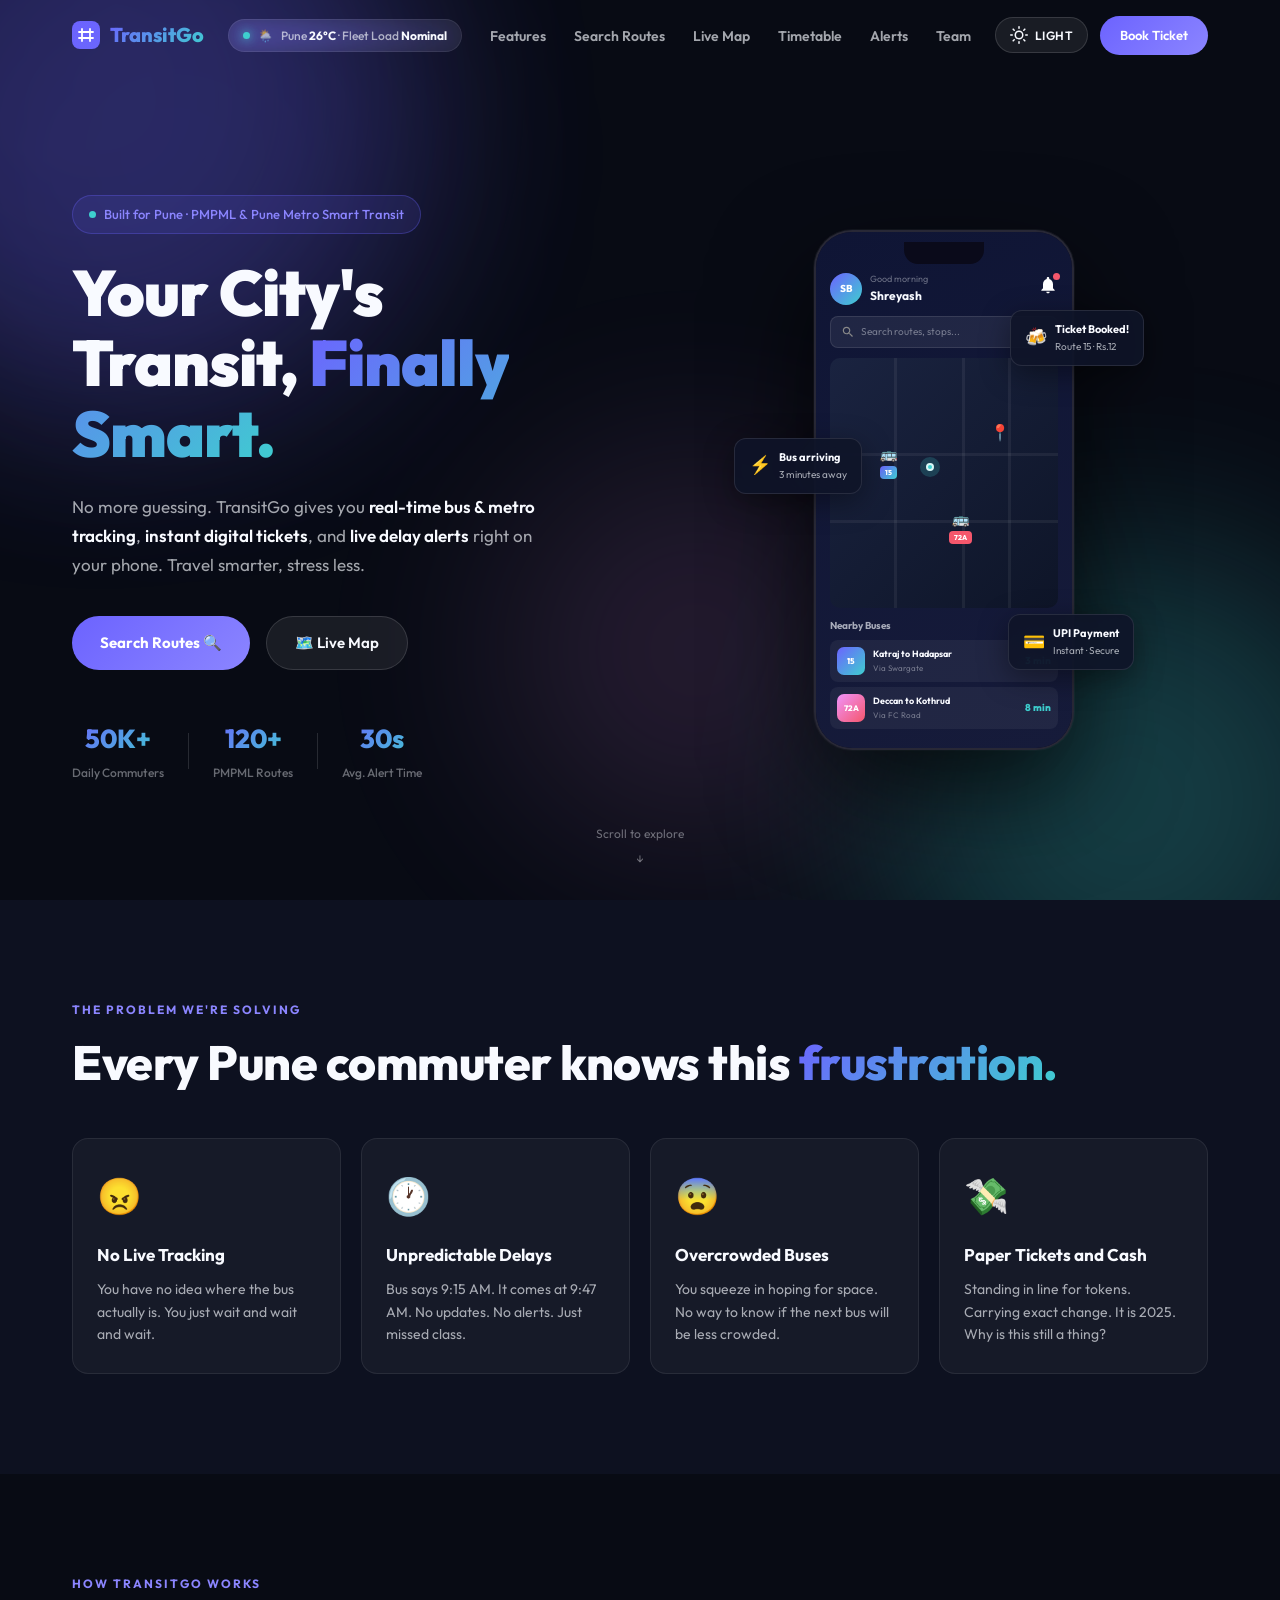
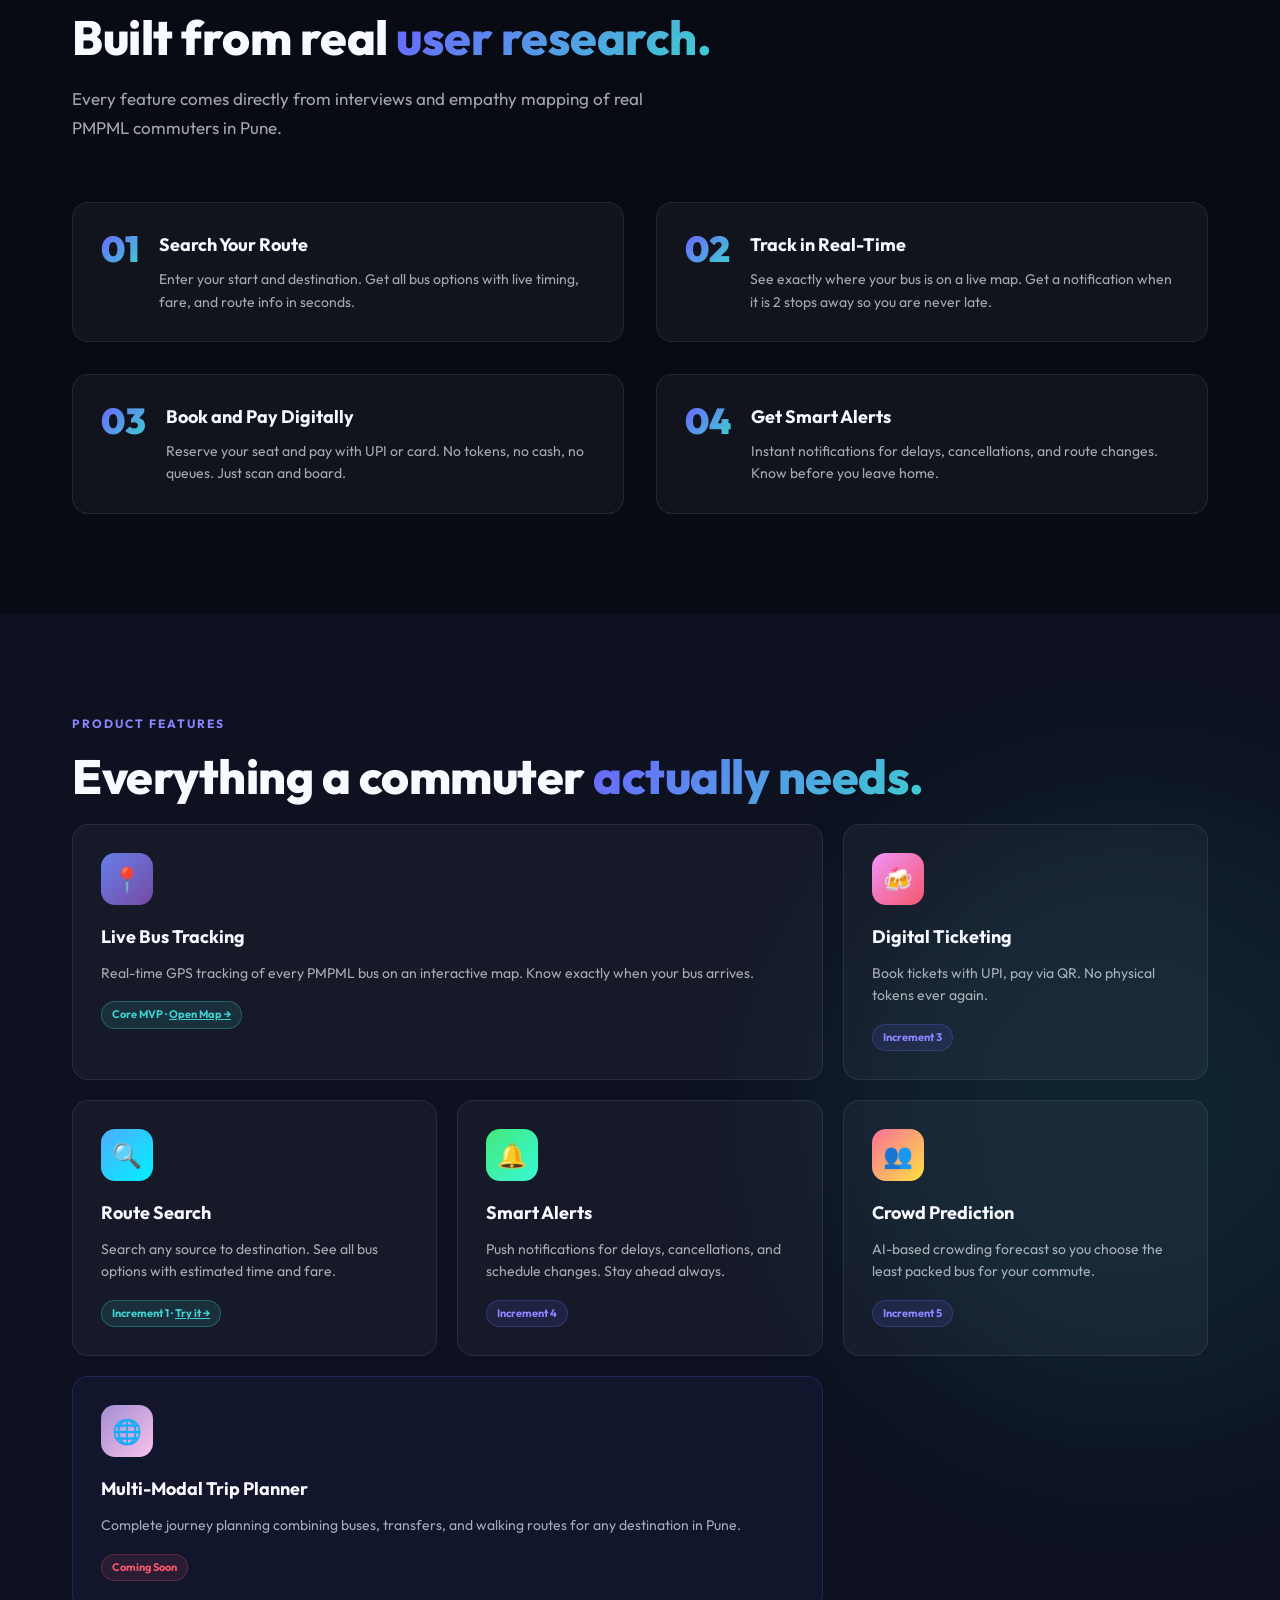
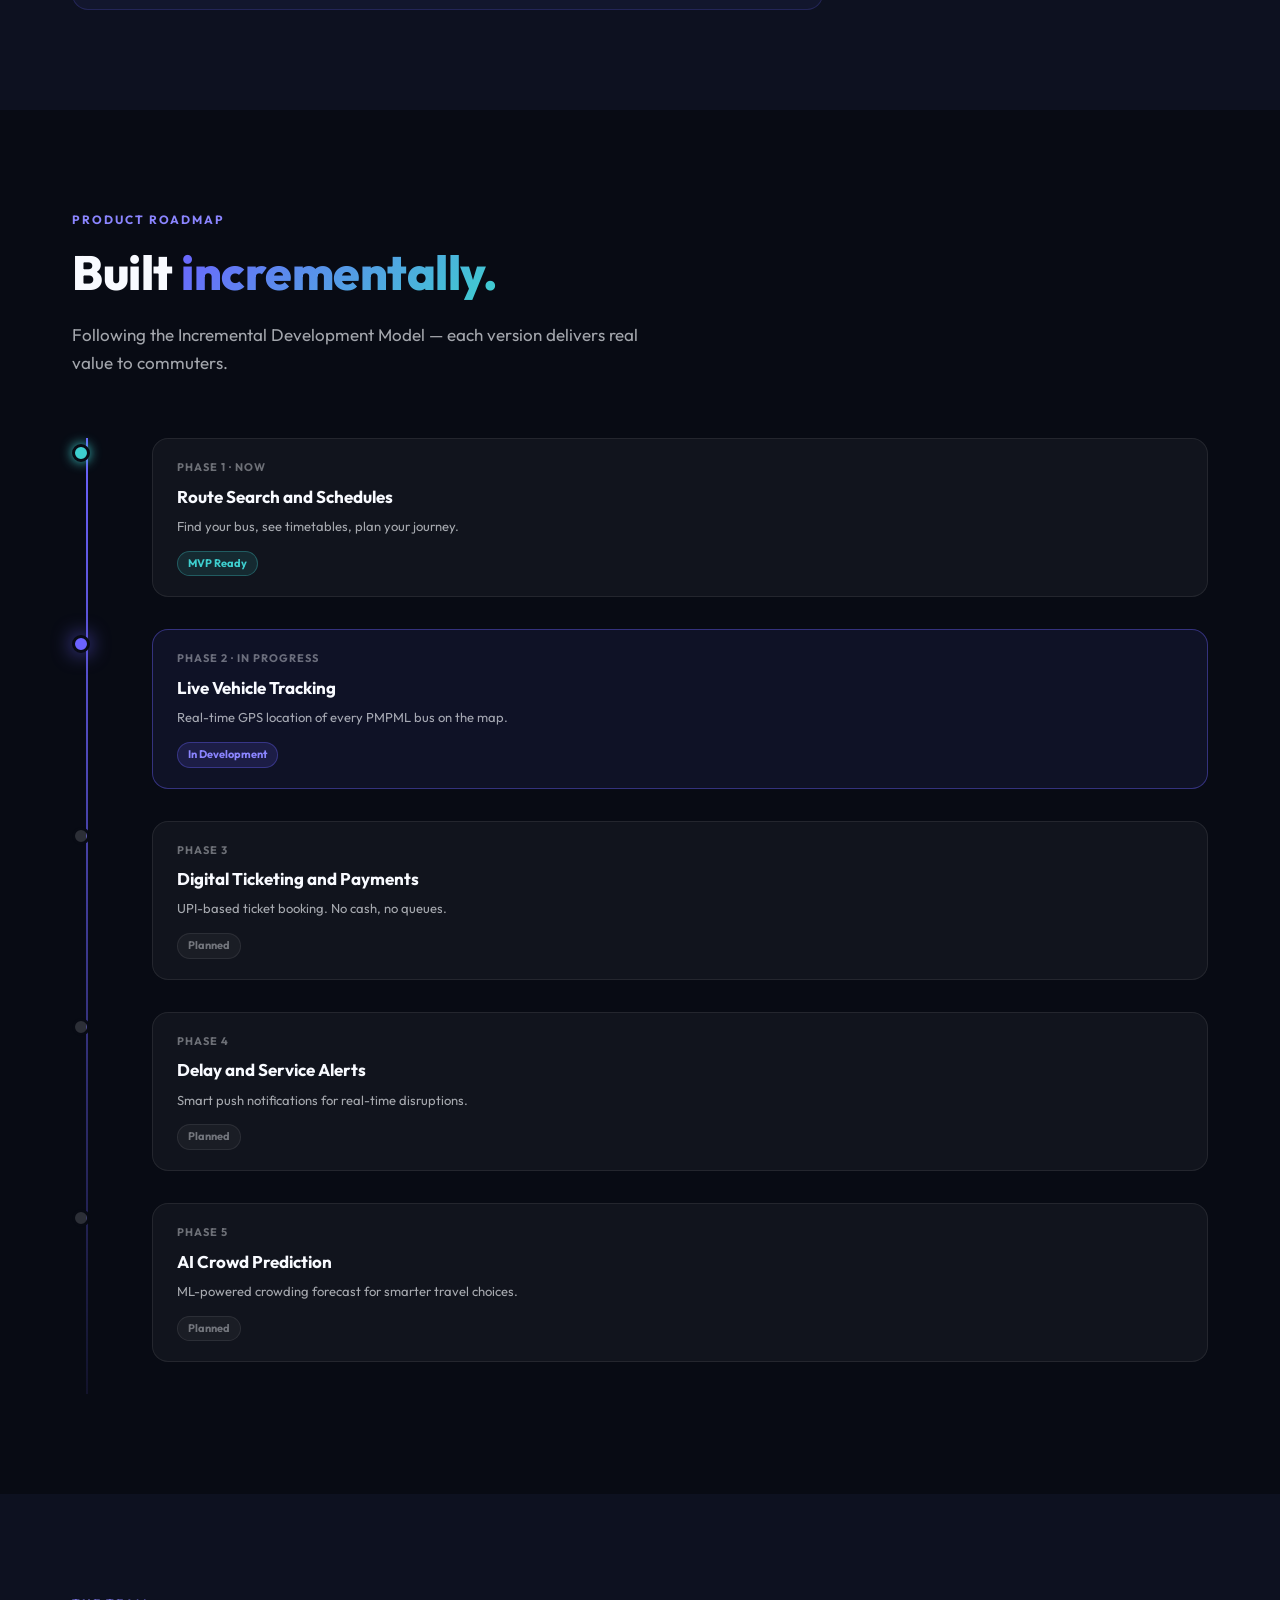
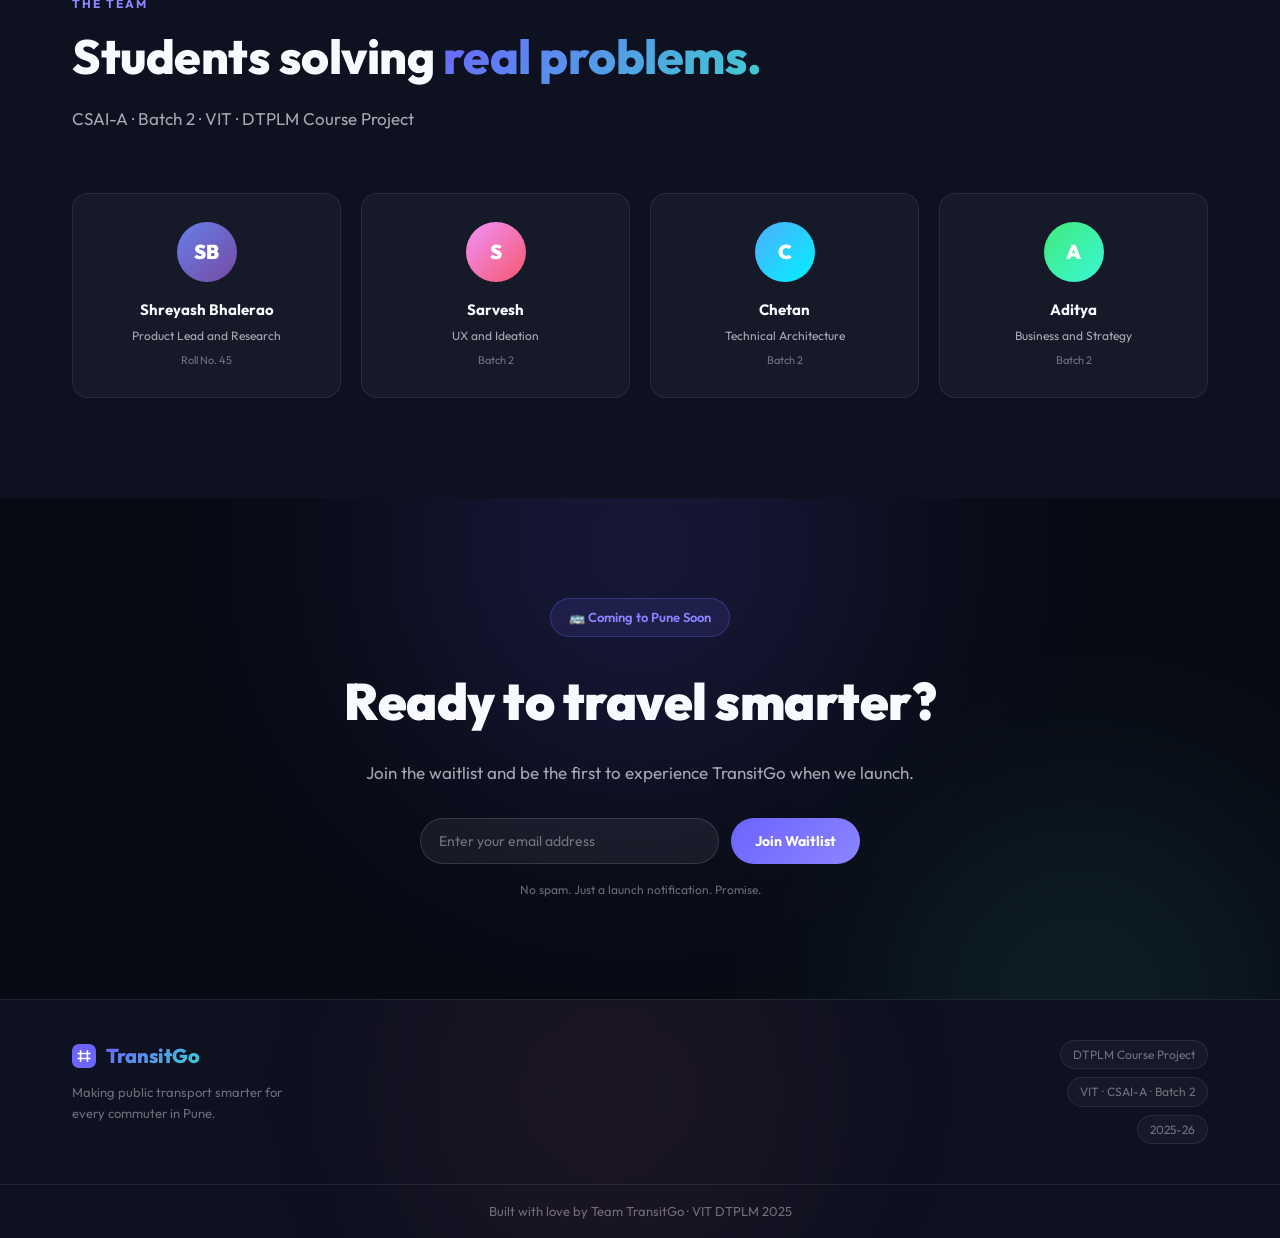
==== commit 4d578925: "feat: Add Pune Metro live tracking, station layers, multimodal controls, and fix transit bugs" ====
--- a/index.html
+++ b/index.html
@@ -16,7 +16,7 @@
   <!-- NAVBAR -->
   <nav class="navbar" id="navbar">
     <div class="nav-container">
-      <div class="nav-logo">
+      <a href="index.html" class="nav-logo">
         <div class="logo-icon">
           <svg width="28" height="28" viewBox="0 0 28 28" fill="none">
             <rect width="28" height="28" rx="8" fill="url(#logoGrad)"/>
@@ -30,7 +30,7 @@
           </svg>
         </div>
         <span class="logo-text">TransitGo</span>
-      </div>
+      </a>
       <ul class="nav-links">
         <li><a href="#features">Features</a></li>
         <li><a href="route-search.html">Search Routes</a></li>
@@ -40,7 +40,7 @@
         <li><a href="#team">Team</a></li>
       </ul>
       <div class="nav-action">
-        <a href="booking.html" class="nav-cta">Get the App</a>
+        <a href="booking.html" class="nav-cta">Book Ticket</a>
       </div>
       <button class="hamburger" id="hamburger" aria-label="Open menu" aria-expanded="false">
         <span></span><span></span><span></span>
@@ -74,23 +74,23 @@
       <div class="hero-content">
         <div class="hero-badge">
           <span class="badge-dot"></span>
-          Built for Pune &middot; PMPML Smart Transit
+          Built for Pune &middot; PMPML &amp; Pune Metro Smart Transit
         </div>
 
         <h1 class="hero-title">
-          Your City's Buses,
+          Your City's Transit,
           <span class="gradient-text">Finally Smart.</span>
         </h1>
 
         <p class="hero-subtitle">
-          No more guessing. TransitGo gives you <strong>real-time bus tracking</strong>,
+          No more guessing. TransitGo gives you <strong>real-time bus &amp; metro tracking</strong>,
           <strong>instant digital tickets</strong>, and <strong>live delay alerts</strong>
           right on your phone. Travel smarter, stress less.
         </p>
 
         <div class="hero-actions">
           <a href="route-search.html" class="btn-primary" id="hero-cta-primary">
-            Search Your Bus 🚌
+            Search Routes 🔍
           </a>
           <a href="live-track.html" class="btn-secondary" id="hero-cta-secondary">
             🗺️ Live Map
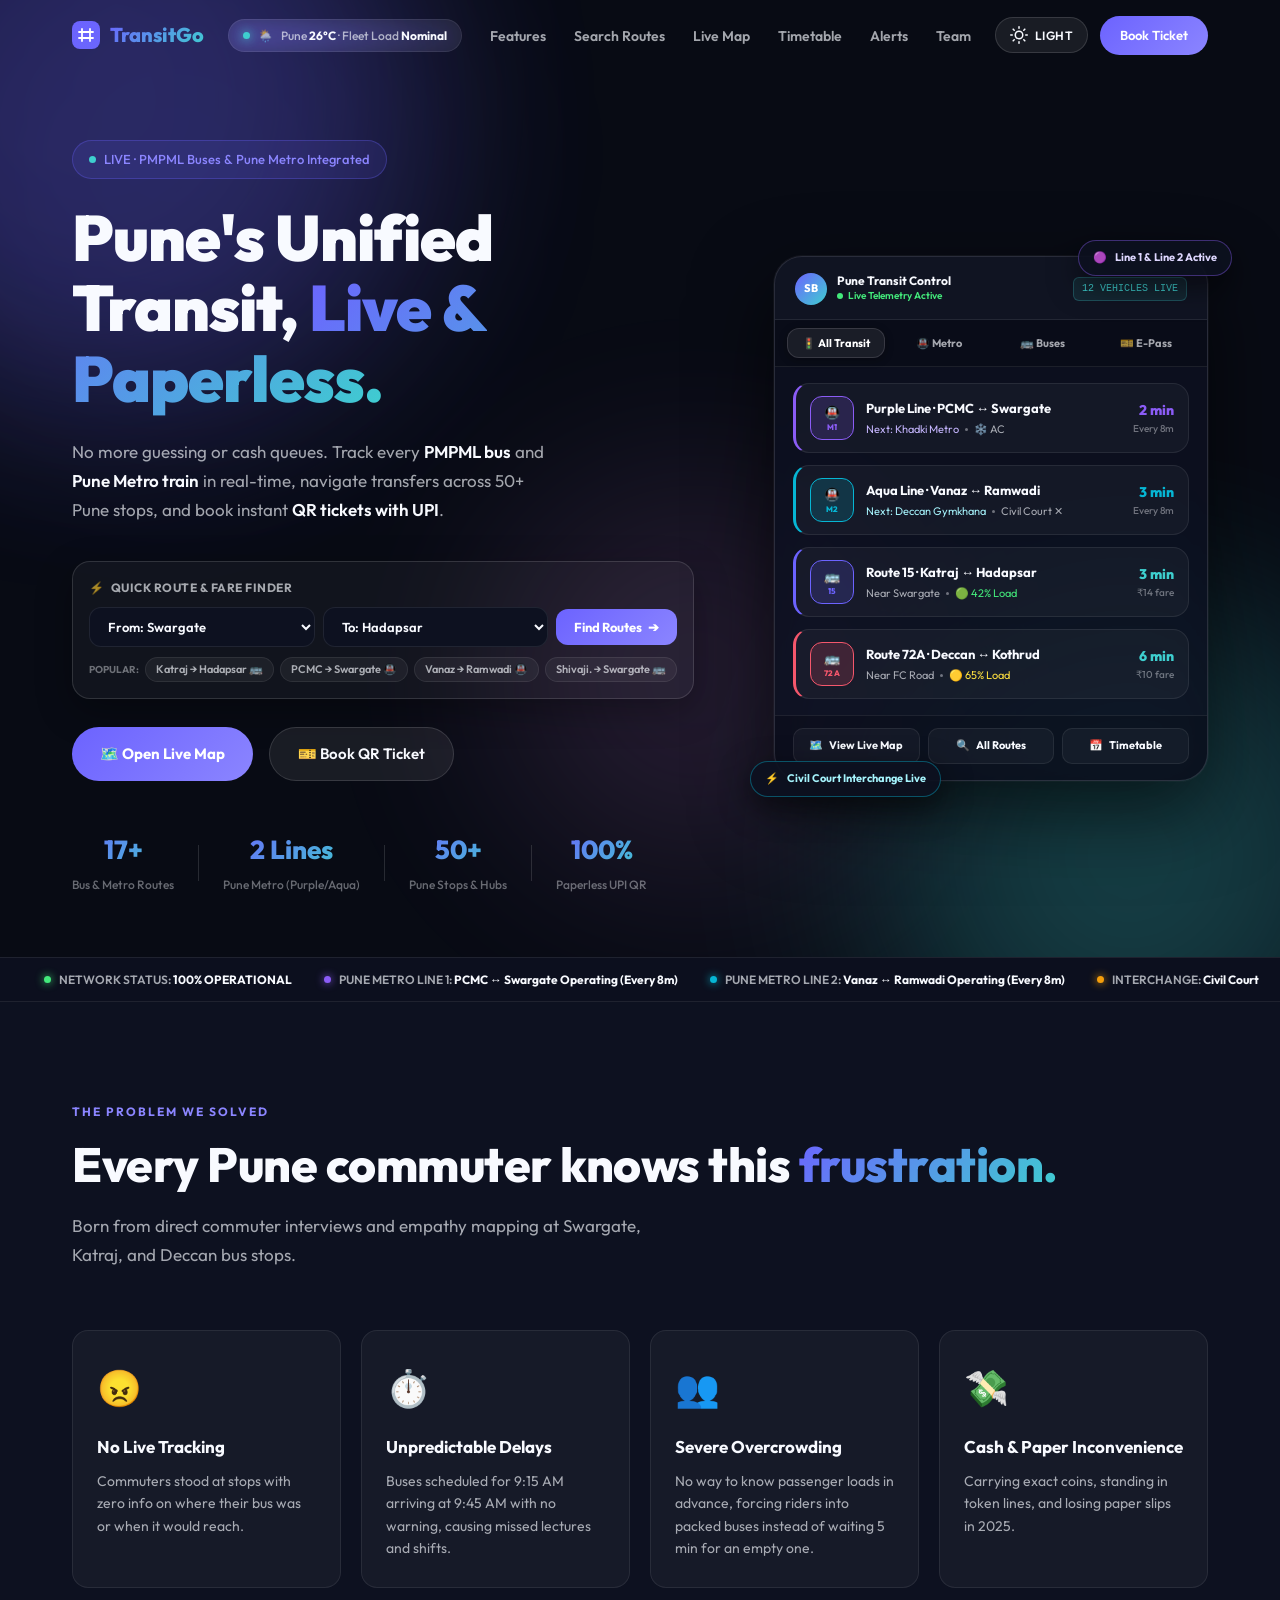
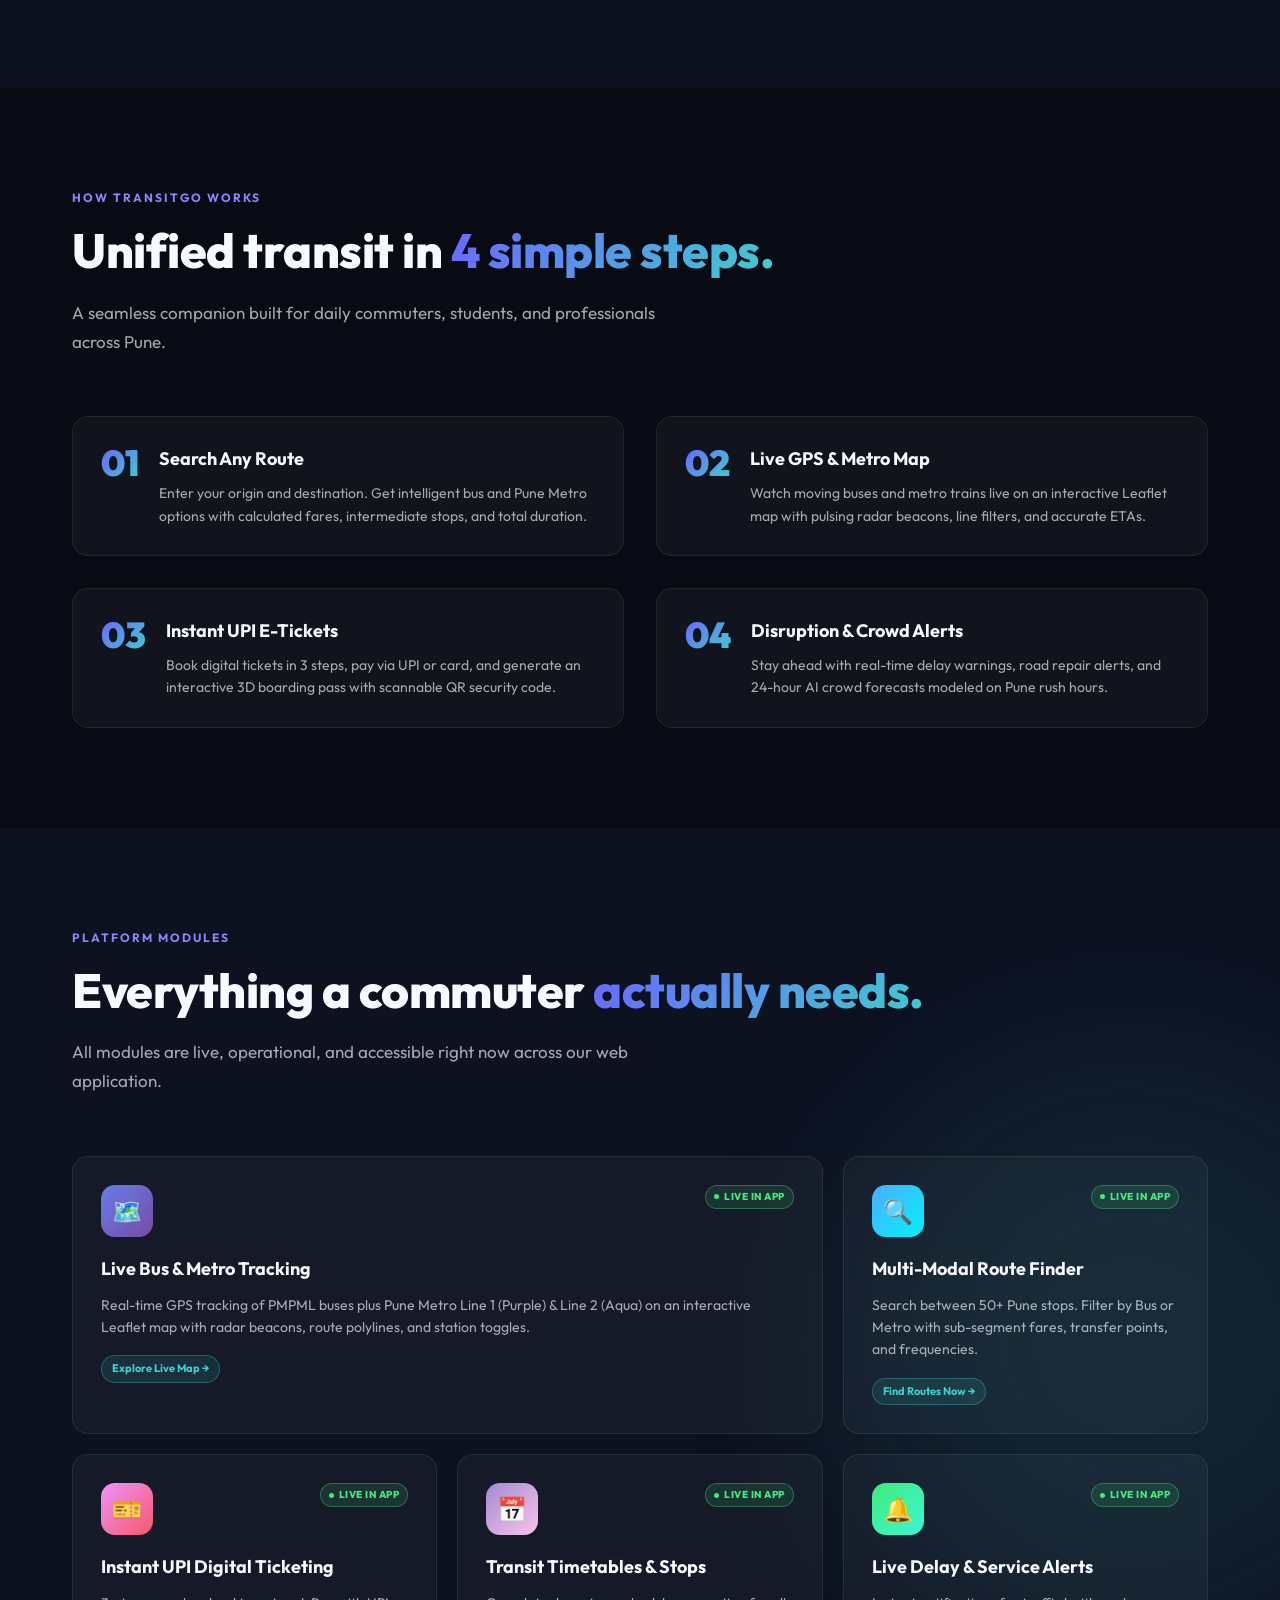
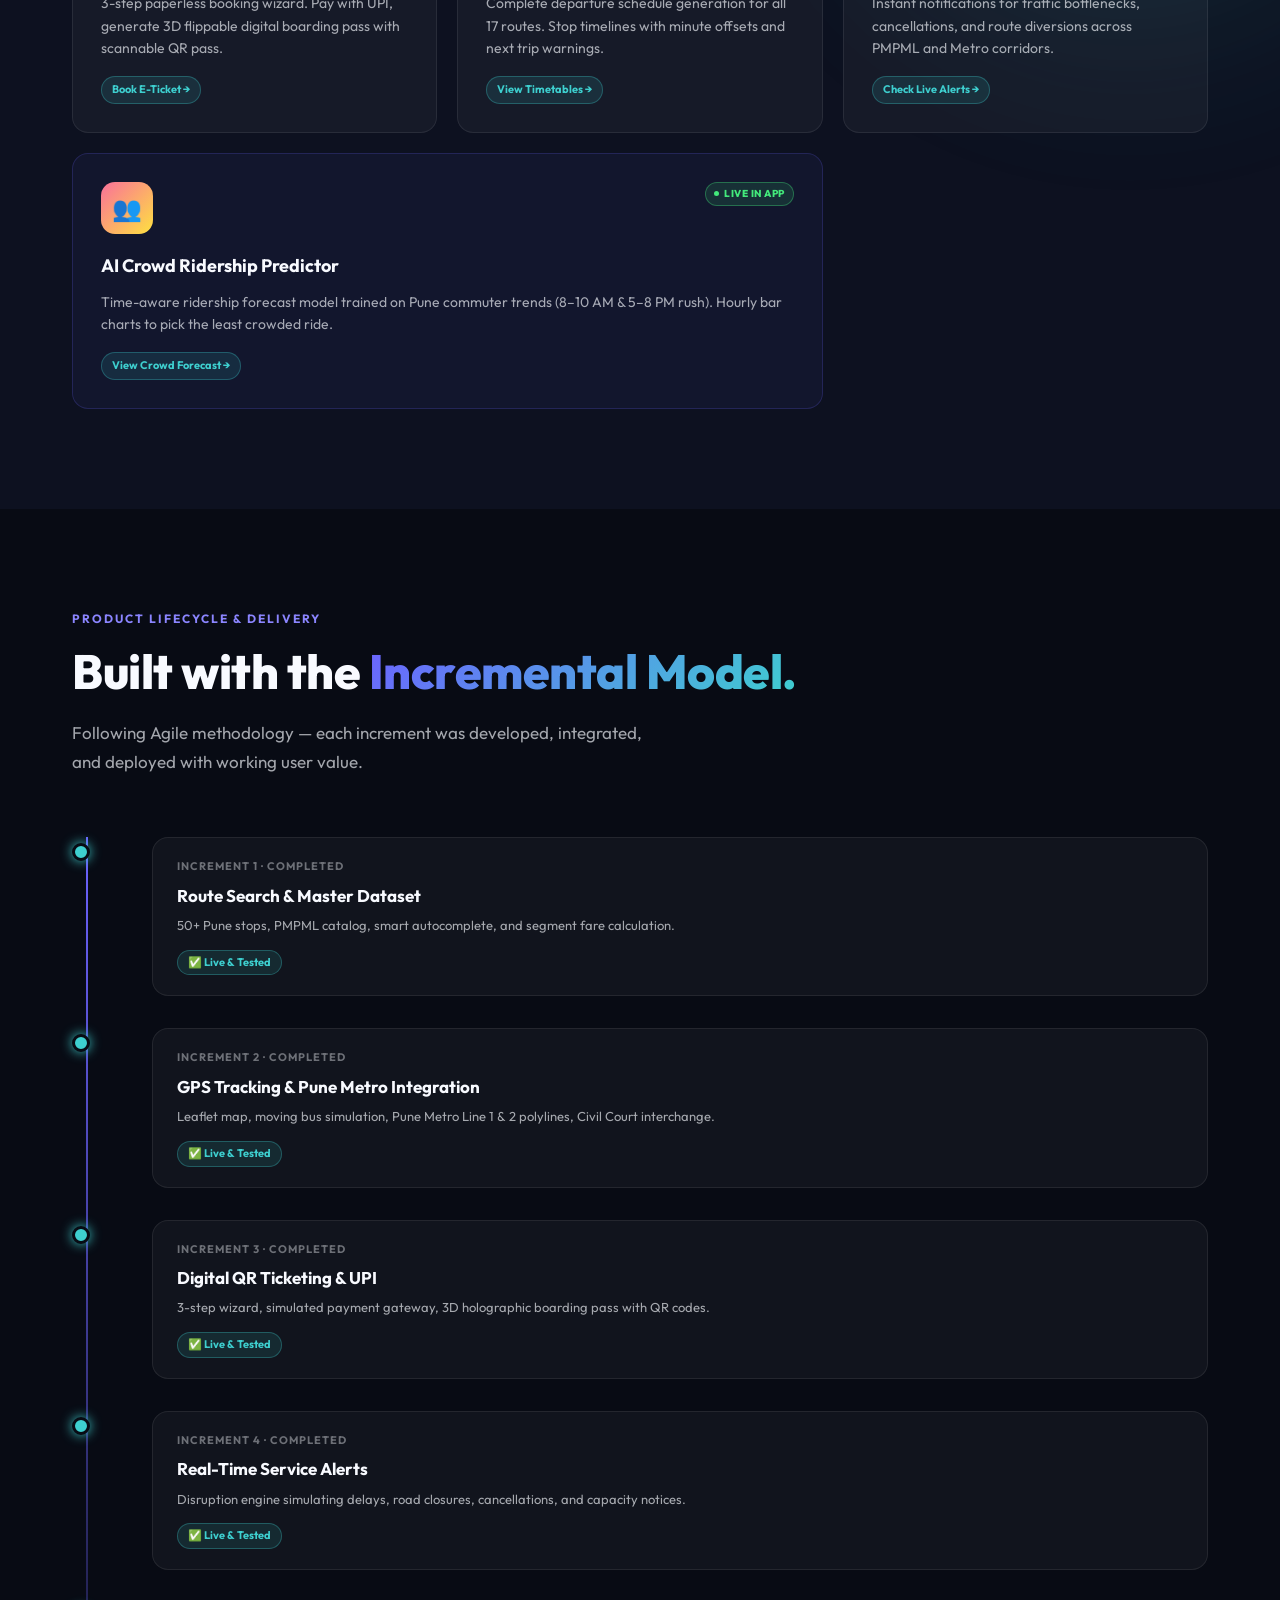
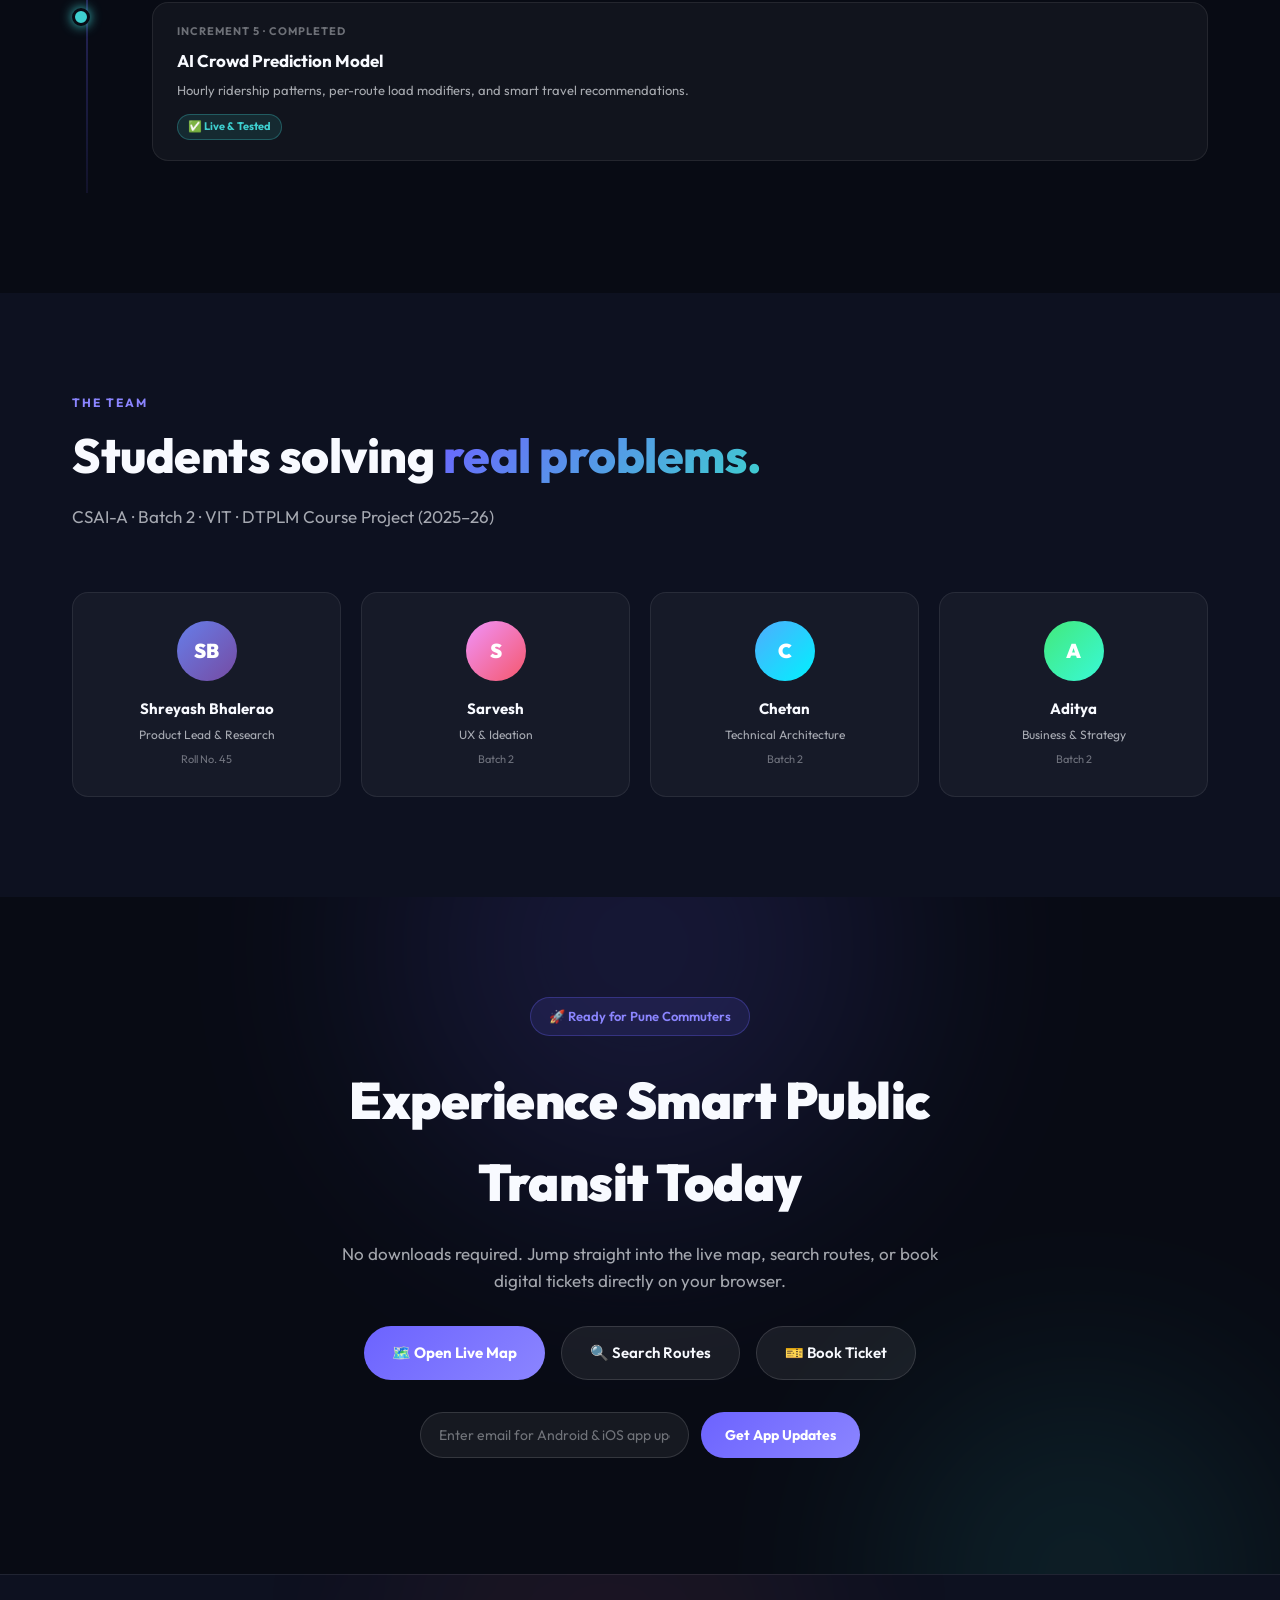
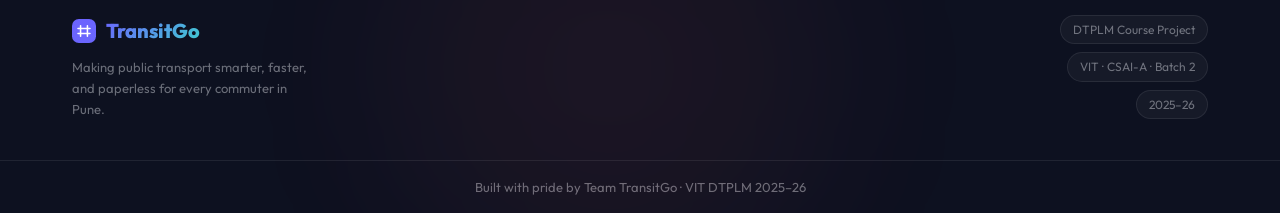
==== commit b7022aa9: "feat: Redesign landing page into interactive multimodal transit dashboard with Pune Metro, live cons" ====
--- a/index.html
+++ b/index.html
@@ -3,11 +3,11 @@
 <head>
   <meta charset="UTF-8" />
   <meta name="viewport" content="width=device-width, initial-scale=1.0" />
-  <title>TransitGo — Smart Public Transport for Pune</title>
-  <meta name="description" content="TransitGo makes public transport smarter. Real-time bus tracking, digital ticketing, and route planning for Pune's PMPML buses." />
+  <title>TransitGo — Smart Public Transport for Pune (PMPML &amp; Pune Metro)</title>
+  <meta name="description" content="TransitGo is Pune's smart multimodal public transit platform. Live GPS bus & metro tracking, instant UPI QR ticketing, route planning, timetables, and delay alerts." />
   <link rel="preconnect" href="https://fonts.googleapis.com" />
   <link rel="preconnect" href="https://fonts.gstatic.com" crossorigin />
-  <link href="https://fonts.googleapis.com/css2?family=Outfit:wght@300;400;500;600;700;800;900&family=Inter:wght@400;500;600&display=swap" rel="stylesheet" />
+  <link href="https://fonts.googleapis.com/css2?family=Outfit:wght@300;400;500;600;700;800;900&family=Inter:wght@400;500;600&family=JetBrains+Mono:wght@500;700&display=swap" rel="stylesheet" />
   <link rel="stylesheet" href="style.css" />
   <script src="js/theme.js"></script>
 </head>
@@ -71,177 +71,318 @@
     </div>
 
     <div class="hero-container">
+      <!-- Left Column: Value Prop & Quick Search -->
       <div class="hero-content">
         <div class="hero-badge">
           <span class="badge-dot"></span>
-          Built for Pune &middot; PMPML &amp; Pune Metro Smart Transit
+          LIVE · PMPML Buses &amp; Pune Metro Integrated
         </div>
 
         <h1 class="hero-title">
-          Your City's Transit,
-          <span class="gradient-text">Finally Smart.</span>
+          Pune's Unified Transit,
+          <span class="gradient-text">Live &amp; Paperless.</span>
         </h1>
 
         <p class="hero-subtitle">
-          No more guessing. TransitGo gives you <strong>real-time bus &amp; metro tracking</strong>,
-          <strong>instant digital tickets</strong>, and <strong>live delay alerts</strong>
-          right on your phone. Travel smarter, stress less.
+          No more guessing or cash queues. Track every <strong>PMPML bus</strong> and <strong>Pune Metro train</strong> in real-time, navigate transfers across 50+ Pune stops, and book instant <strong>QR tickets with UPI</strong>.
         </p>
 
+        <!-- Quick Transit Finder Widget -->
+        <div class="hero-quick-search-box">
+          <div class="hqs-title">
+            <span>⚡</span> Quick Route &amp; Fare Finder
+          </div>
+          <form class="hqs-form" id="heroQuickForm" onsubmit="handleHeroSearch(event)">
+            <div class="hqs-select-wrap">
+              <select class="hqs-select" id="heroFromSelect" aria-label="From stop">
+                <option value="Swargate">From: Swargate</option>
+                <option value="Katraj">From: Katraj</option>
+                <option value="Shivajinagar">From: Shivajinagar</option>
+                <option value="Deccan Gymkhana">From: Deccan Gymkhana</option>
+                <option value="PCMC Metro">From: PCMC Metro (Purple Line)</option>
+                <option value="Vanaz Metro">From: Vanaz Metro (Aqua Line)</option>
+                <option value="Wakad">From: Wakad</option>
+                <option value="Hadapsar">From: Hadapsar</option>
+              </select>
+            </div>
+            <div class="hqs-select-wrap">
+              <select class="hqs-select" id="heroToSelect" aria-label="To stop">
+                <option value="Hadapsar">To: Hadapsar</option>
+                <option value="Kothrud">To: Kothrud</option>
+                <option value="Swargate Metro">To: Swargate Metro</option>
+                <option value="Ramwadi Metro">To: Ramwadi Metro</option>
+                <option value="Pune Station">To: Pune Station</option>
+                <option value="Swargate">To: Swargate</option>
+                <option value="Shivajinagar">To: Shivajinagar</option>
+              </select>
+            </div>
+            <button type="submit" class="hqs-submit-btn">
+              <span>Find Routes</span> ➔
+            </button>
+          </form>
+          <div class="hqs-quick-chips">
+            <span style="font-size:10px;color:var(--text-dim);font-weight:700">POPULAR:</span>
+            <a href="route-search.html?from=Katraj&to=Hadapsar" class="hqs-chip">Katraj → Hadapsar 🚌</a>
+            <a href="route-search.html?from=PCMC+Metro&to=Swargate+Metro" class="hqs-chip">PCMC → Swargate 🚇</a>
+            <a href="route-search.html?from=Vanaz+Metro&to=Ramwadi+Metro" class="hqs-chip">Vanaz → Ramwadi 🚇</a>
+            <a href="route-search.html?from=Shivajinagar&to=Swargate" class="hqs-chip">Shivaji. → Swargate 🚌</a>
+          </div>
+        </div>
+
         <div class="hero-actions">
-          <a href="route-search.html" class="btn-primary" id="hero-cta-primary">
-            Search Routes 🔍
+          <a href="live-track.html" class="btn-primary" id="hero-cta-primary">
+            🗺️ Open Live Map
           </a>
-          <a href="live-track.html" class="btn-secondary" id="hero-cta-secondary">
-            🗺️ Live Map
+          <a href="booking.html" class="btn-secondary" id="hero-cta-secondary">
+            🎫 Book QR Ticket
           </a>
         </div>
 
         <div class="hero-stats">
           <div class="stat-item">
-            <span class="stat-num">50K+</span>
-            <span class="stat-label">Daily Commuters</span>
+            <span class="stat-num">17+</span>
+            <span class="stat-label">Bus &amp; Metro Routes</span>
           </div>
           <div class="stat-divider"></div>
           <div class="stat-item">
-            <span class="stat-num">120+</span>
-            <span class="stat-label">PMPML Routes</span>
+            <span class="stat-num">2 Lines</span>
+            <span class="stat-label">Pune Metro (Purple/Aqua)</span>
           </div>
           <div class="stat-divider"></div>
           <div class="stat-item">
-            <span class="stat-num">30s</span>
-            <span class="stat-label">Avg. Alert Time</span>
-          </div>
-        </div>
-      </div>
-
+            <span class="stat-num">50+</span>
+            <span class="stat-label">Pune Stops &amp; Hubs</span>
+          </div>
+          <div class="stat-divider"></div>
+          <div class="stat-item">
+            <span class="stat-num">100%</span>
+            <span class="stat-label">Paperless UPI QR</span>
+          </div>
+        </div>
+      </div>
+
+      <!-- Right Column: Interactive Multimodal Console (Full-scale Dashboard) -->
       <div class="hero-visual">
-        <div class="phone-mockup">
-          <div class="phone-frame">
-            <div class="phone-notch"></div>
-            <div class="phone-screen">
-              <div class="app-header">
-                <div class="app-header-left">
-                  <div class="app-avatar">SB</div>
-                  <div>
-                    <div class="app-greeting">Good morning</div>
-                    <div class="app-name">Shreyash</div>
+        <div class="hero-console-wrap">
+
+          <!-- Floating holographic glass badges -->
+          <div class="console-float-badge cfb-top-right">
+            <span>🟣</span> Line 1 &amp; Line 2 Active
+          </div>
+          <div class="console-float-badge cfb-bottom-left">
+            <span>⚡</span> Civil Court Interchange Live
+          </div>
+
+          <!-- Console Main Frame -->
+          <div class="hero-console">
+
+            <!-- Console Header -->
+            <div class="hc-header">
+              <div class="hc-brand">
+                <div class="hc-avatar">SB</div>
+                <div>
+                  <div class="hc-status-title">Pune Transit Control</div>
+                  <div class="hc-status-sub">
+                    <span class="hc-gps-dot"></span> Live Telemetry Active
                   </div>
                 </div>
-                <div class="app-notif">
-                  <div class="notif-dot"></div>
-                  <svg width="20" height="20" viewBox="0 0 24 24" fill="none">
-                    <path d="M12 22c1.1 0 2-.9 2-2h-4c0 1.1.9 2 2 2zm6-6v-5c0-3.07-1.64-5.64-4.5-6.32V4c0-.83-.67-1.5-1.5-1.5s-1.5.67-1.5 1.5v.68C7.63 5.36 6 7.92 6 11v5l-2 2v1h16v-1l-2-2z" fill="white"/>
-                  </svg>
-                </div>
               </div>
-
-              <div class="app-search-bar">
-                <svg width="14" height="14" viewBox="0 0 24 24" fill="none">
-                  <path d="M15.5 14h-.79l-.28-.27C15.41 12.59 16 11.11 16 9.5 16 5.91 13.09 3 9.5 3S3 5.91 3 9.5 5.91 16 9.5 16c1.61 0 3.09-.59 4.23-1.57l.27.28v.79l5 4.99L20.49 19l-4.99-5zm-6 0C7.01 14 5 11.99 5 9.5S7.01 5 9.5 5 14 7.01 14 9.5 11.99 14 9.5 14z" fill="#888"/>
-                </svg>
-                <span>Search routes, stops...</span>
-              </div>
-
-              <div class="app-map-area">
-                <div class="map-road map-h" style="top:38%;"></div>
-                <div class="map-road map-h" style="top:65%;"></div>
-                <div class="map-road map-v" style="left:28%;"></div>
-                <div class="map-road map-v" style="left:58%;"></div>
-                <div class="map-road map-v" style="left:78%;"></div>
-                <div class="bus-pin" id="bus1" style="top:34%;left:22%;">
-                  <div class="bus-emoji">&#128652;</div>
-                  <div class="bus-tag">15</div>
-                </div>
-                <div class="bus-pin" id="bus2" style="top:60%;left:52%;">
-                  <div class="bus-emoji">&#128652;</div>
-                  <div class="bus-tag" style="background:#f5576c;">72A</div>
-                </div>
-                <div class="my-loc" style="top:42%;left:42%;">
-                  <div class="my-pulse"></div>
-                  <div class="my-dot"></div>
-                </div>
-                <div class="dest-marker" style="top:25%;left:70%;">&#128205;</div>
-              </div>
-
-              <div class="nearby-section">
-                <div class="nearby-label">Nearby Buses</div>
-                <div class="bus-row">
-                  <div class="br-num">15</div>
-                  <div class="br-info">
-                    <div class="br-route">Katraj to Hadapsar</div>
-                    <div class="br-stop">Via Swargate</div>
-                  </div>
-                  <div class="br-eta">3 min</div>
-                </div>
-                <div class="bus-row">
-                  <div class="br-num" style="background:linear-gradient(135deg,#f093fb,#f5576c);">72A</div>
-                  <div class="br-info">
-                    <div class="br-route">Deccan to Kothrud</div>
-                    <div class="br-stop">Via FC Road</div>
-                  </div>
-                  <div class="br-eta">8 min</div>
-                </div>
+              <div class="hc-telemetry">
+                <span>12 VEHICLES LIVE</span>
               </div>
             </div>
-          </div>
-
-          <div class="float-card fc1">
-            <span class="fc-emoji">&#127867;</span>
-            <div>
-              <div class="fc-title">Ticket Booked!</div>
-              <div class="fc-sub">Route 15 &middot; Rs.12</div>
+
+            <!-- Mode Switcher Tabs -->
+            <div class="hc-tabs" id="consoleModeTabs">
+              <button type="button" class="hc-tab active" data-tab="all" onclick="switchConsoleTab('all')">
+                🚦 All Transit
+              </button>
+              <button type="button" class="hc-tab" data-tab="metro" onclick="switchConsoleTab('metro')">
+                🚇 Metro
+              </button>
+              <button type="button" class="hc-tab" data-tab="bus" onclick="switchConsoleTab('bus')">
+                🚌 Buses
+              </button>
+              <button type="button" class="hc-tab" data-tab="ticket" onclick="switchConsoleTab('ticket')">
+                🎫 E-Pass
+              </button>
             </div>
-          </div>
-          <div class="float-card fc2">
-            <span class="fc-emoji">&#9889;</span>
-            <div>
-              <div class="fc-title">Bus arriving</div>
-              <div class="fc-sub">3 minutes away</div>
+
+            <!-- Console Live Feed Items -->
+            <div class="hc-body" id="consoleFeed">
+
+              <!-- Metro Line 1 Card -->
+              <a href="live-track.html" class="transit-preview-card" data-mode="metro" style="border-left: 3px solid #8B5CF6;">
+                <div class="tpc-badge" style="background:rgba(139,92,246,0.18);border-color:#8B5CF6;color:#8B5CF6">
+                  <span>🚇</span>
+                  <span class="tpc-badge-sub">M1</span>
+                </div>
+                <div class="tpc-info">
+                  <div class="tpc-route">Purple Line · PCMC ↔ Swargate</div>
+                  <div class="tpc-sub">
+                    <span style="color:#C4B5FD">Next: Khadki Metro</span>
+                    <span class="tpc-sub-dot"></span>
+                    <span>❄️ AC</span>
+                  </div>
+                </div>
+                <div class="tpc-right">
+                  <div class="tpc-eta" style="color:#8B5CF6">2 min</div>
+                  <div class="tpc-meta">Every 8m</div>
+                </div>
+              </a>
+
+              <!-- Metro Line 2 Card -->
+              <a href="live-track.html" class="transit-preview-card" data-mode="metro" style="border-left: 3px solid #06B6D4;">
+                <div class="tpc-badge" style="background:rgba(6,182,212,0.18);border-color:#06B6D4;color:#06B6D4">
+                  <span>🚇</span>
+                  <span class="tpc-badge-sub">M2</span>
+                </div>
+                <div class="tpc-info">
+                  <div class="tpc-route">Aqua Line · Vanaz ↔ Ramwadi</div>
+                  <div class="tpc-sub">
+                    <span style="color:#A5F3FC">Next: Deccan Gymkhana</span>
+                    <span class="tpc-sub-dot"></span>
+                    <span>Civil Court ✕</span>
+                  </div>
+                </div>
+                <div class="tpc-right">
+                  <div class="tpc-eta" style="color:#06B6D4">3 min</div>
+                  <div class="tpc-meta">Every 8m</div>
+                </div>
+              </a>
+
+              <!-- PMPML Bus 15 Card -->
+              <a href="live-track.html" class="transit-preview-card" data-mode="bus" style="border-left: 3px solid #6C63FF;">
+                <div class="tpc-badge" style="background:rgba(108,99,255,0.18);border-color:#6C63FF;color:#6C63FF">
+                  <span>🚌</span>
+                  <span class="tpc-badge-sub">15</span>
+                </div>
+                <div class="tpc-info">
+                  <div class="tpc-route">Route 15 · Katraj ↔ Hadapsar</div>
+                  <div class="tpc-sub">
+                    <span>Near Swargate</span>
+                    <span class="tpc-sub-dot"></span>
+                    <span style="color:#43e97b">🟢 42% Load</span>
+                  </div>
+                </div>
+                <div class="tpc-right">
+                  <div class="tpc-eta">3 min</div>
+                  <div class="tpc-meta">₹14 fare</div>
+                </div>
+              </a>
+
+              <!-- PMPML Bus 72A Card -->
+              <a href="live-track.html" class="transit-preview-card" data-mode="bus" style="border-left: 3px solid #f5576c;">
+                <div class="tpc-badge" style="background:rgba(245,87,108,0.18);border-color:#f5576c;color:#f5576c">
+                  <span>🚌</span>
+                  <span class="tpc-badge-sub">72A</span>
+                </div>
+                <div class="tpc-info">
+                  <div class="tpc-route">Route 72A · Deccan ↔ Kothrud</div>
+                  <div class="tpc-sub">
+                    <span>Near FC Road</span>
+                    <span class="tpc-sub-dot"></span>
+                    <span style="color:#fee140">🟡 65% Load</span>
+                  </div>
+                </div>
+                <div class="tpc-right">
+                  <div class="tpc-eta">6 min</div>
+                  <div class="tpc-meta">₹10 fare</div>
+                </div>
+              </a>
+
+              <!-- Mini Digital Ticket Pass Card -->
+              <div class="hc-mini-ticket" data-mode="ticket">
+                <div class="hmt-left">
+                  <div class="hmt-qr-icon">📱</div>
+                  <div>
+                    <div class="hmt-title">E-Ticket Ready: Katraj → Hadapsar</div>
+                    <div class="hmt-sub">TXN-849201 · ₹14 UPI Paid · Show QR at boarding</div>
+                  </div>
+                </div>
+                <a href="booking.html?route=15" class="hmt-btn">Book Now</a>
+              </div>
+
             </div>
-          </div>
-          <div class="float-card fc3">
-            <span class="fc-emoji">&#128179;</span>
-            <div>
-              <div class="fc-title">UPI Payment</div>
-              <div class="fc-sub">Instant &middot; Secure</div>
+
+            <!-- Console Quick Actions Footer -->
+            <div class="hc-footer">
+              <a href="live-track.html" class="hc-action-btn">
+                <span>🗺️</span> View Live Map
+              </a>
+              <a href="route-search.html" class="hc-action-btn">
+                <span>🔍</span> All Routes
+              </a>
+              <a href="timetable.html" class="hc-action-btn">
+                <span>📅</span> Timetable
+              </a>
             </div>
-          </div>
-        </div>
-      </div>
-    </div>
-
-    <div class="scroll-hint">
-      <span>Scroll to explore</span>
-      <div class="scroll-arrow">&#8595;</div>
+
+          </div>
+
+        </div>
+      </div>
     </div>
   </section>
+
+  <!-- LIVE SYSTEM STATUS TICKER STRIP -->
+  <div class="status-ticker-wrap">
+    <div class="status-ticker">
+      <div class="ticker-item">
+        <span class="ticker-dot td-green"></span>
+        <span>NETWORK STATUS: <strong>100% OPERATIONAL</strong></span>
+      </div>
+      <div class="ticker-item">
+        <span class="ticker-dot td-purple"></span>
+        <span>PUNE METRO LINE 1: <strong>PCMC ↔ Swargate Operating (Every 8m)</strong></span>
+      </div>
+      <div class="ticker-item">
+        <span class="ticker-dot td-aqua"></span>
+        <span>PUNE METRO LINE 2: <strong>Vanaz ↔ Ramwadi Operating (Every 8m)</strong></span>
+      </div>
+      <div class="ticker-item">
+        <span class="ticker-dot td-orange"></span>
+        <span>INTERCHANGE: <strong>Civil Court Station Fully Connected</strong></span>
+      </div>
+      <div class="ticker-item">
+        <span class="ticker-dot td-green"></span>
+        <span>PMPML FLEET: <strong>120+ Corridors Tracking Live with GPS</strong></span>
+      </div>
+      <div class="ticker-item">
+        <span class="ticker-dot td-purple"></span>
+        <span>TICKETING: <strong>Instant UPI QR Digital Passes Active</strong></span>
+      </div>
+    </div>
+  </div>
+
 
   <!-- PROBLEM SECTION -->
   <section class="problem-section" id="problem">
     <div class="section-container">
-      <div class="section-label">The Problem We're Solving</div>
+      <div class="section-label">The Problem We Solved</div>
       <h2 class="section-title">Every Pune commuter knows this <span class="gradient-text">frustration.</span></h2>
+      <p class="section-sub">Born from direct commuter interviews and empathy mapping at Swargate, Katraj, and Deccan bus stops.</p>
+
       <div class="pain-grid">
         <div class="pain-card">
-          <div class="pain-emoji">&#128544;</div>
+          <div class="pain-emoji">😠</div>
           <h3>No Live Tracking</h3>
-          <p>You have no idea where the bus actually is. You just wait and wait and wait.</p>
+          <p>Commuters stood at stops with zero info on where their bus was or when it would reach.</p>
         </div>
         <div class="pain-card">
-          <div class="pain-emoji">&#128336;</div>
+          <div class="pain-emoji">⏱️</div>
           <h3>Unpredictable Delays</h3>
-          <p>Bus says 9:15 AM. It comes at 9:47 AM. No updates. No alerts. Just missed class.</p>
+          <p>Buses scheduled for 9:15 AM arriving at 9:45 AM with no warning, causing missed lectures and shifts.</p>
         </div>
         <div class="pain-card">
-          <div class="pain-emoji">&#128552;</div>
-          <h3>Overcrowded Buses</h3>
-          <p>You squeeze in hoping for space. No way to know if the next bus will be less crowded.</p>
+          <div class="pain-emoji">👥</div>
+          <h3>Severe Overcrowding</h3>
+          <p>No way to know passenger loads in advance, forcing riders into packed buses instead of waiting 5 min for an empty one.</p>
         </div>
         <div class="pain-card">
-          <div class="pain-emoji">&#128184;</div>
-          <h3>Paper Tickets and Cash</h3>
-          <p>Standing in line for tokens. Carrying exact change. It is 2025. Why is this still a thing?</p>
+          <div class="pain-emoji">💸</div>
+          <h3>Cash &amp; Paper Inconvenience</h3>
+          <p>Carrying exact coins, standing in token lines, and losing paper slips in 2025.</p>
         </div>
       </div>
     </div>
@@ -251,140 +392,172 @@
   <section class="how-section" id="how-it-works">
     <div class="section-container">
       <div class="section-label">How TransitGo Works</div>
-      <h2 class="section-title">Built from real <span class="gradient-text">user research.</span></h2>
-      <p class="section-sub">Every feature comes directly from interviews and empathy mapping of real PMPML commuters in Pune.</p>
+      <h2 class="section-title">Unified transit in <span class="gradient-text">4 simple steps.</span></h2>
+      <p class="section-sub">A seamless companion built for daily commuters, students, and professionals across Pune.</p>
 
       <div class="steps-container">
         <div class="step-item">
           <div class="step-num">01</div>
           <div class="step-content">
-            <h3>Search Your Route</h3>
-            <p>Enter your start and destination. Get all bus options with live timing, fare, and route info in seconds.</p>
+            <h3>Search Any Route</h3>
+            <p>Enter your origin and destination. Get intelligent bus and Pune Metro options with calculated fares, intermediate stops, and total duration.</p>
           </div>
         </div>
         <div class="step-item">
           <div class="step-num">02</div>
           <div class="step-content">
-            <h3>Track in Real-Time</h3>
-            <p>See exactly where your bus is on a live map. Get a notification when it is 2 stops away so you are never late.</p>
+            <h3>Live GPS &amp; Metro Map</h3>
+            <p>Watch moving buses and metro trains live on an interactive Leaflet map with pulsing radar beacons, line filters, and accurate ETAs.</p>
           </div>
         </div>
         <div class="step-item">
           <div class="step-num">03</div>
           <div class="step-content">
-            <h3>Book and Pay Digitally</h3>
-            <p>Reserve your seat and pay with UPI or card. No tokens, no cash, no queues. Just scan and board.</p>
+            <h3>Instant UPI E-Tickets</h3>
+            <p>Book digital tickets in 3 steps, pay via UPI or card, and generate an interactive 3D boarding pass with scannable QR security code.</p>
           </div>
         </div>
         <div class="step-item">
           <div class="step-num">04</div>
           <div class="step-content">
-            <h3>Get Smart Alerts</h3>
-            <p>Instant notifications for delays, cancellations, and route changes. Know before you leave home.</p>
+            <h3>Disruption &amp; Crowd Alerts</h3>
+            <p>Stay ahead with real-time delay warnings, road repair alerts, and 24-hour AI crowd forecasts modeled on Pune rush hours.</p>
           </div>
         </div>
       </div>
     </div>
   </section>
 
-  <!-- FEATURES -->
+  <!-- LIVE FEATURES SHOWCASE -->
   <section class="features-section" id="features">
     <div class="section-container">
-      <div class="section-label">Product Features</div>
+      <div class="section-label">Platform Modules</div>
       <h2 class="section-title">Everything a commuter <span class="gradient-text">actually needs.</span></h2>
+      <p class="section-sub">All modules are live, operational, and accessible right now across our web application.</p>
 
       <div class="features-grid">
+
+        <!-- Module 1: Live Map -->
         <div class="feature-card fc-large" style="cursor:pointer" onclick="location.href='live-track.html'">
-          <div class="feature-icon fi-purple">&#128205;</div>
-          <h3>Live Bus Tracking</h3>
-          <p>Real-time GPS tracking of every PMPML bus on an interactive map. Know exactly when your bus arrives.</p>
-          <div class="feature-tag ft-mvp">Core MVP · <a href="live-track.html" style="color:inherit">Open Map →</a></div>
-        </div>
-        <div class="feature-card">
-          <div class="feature-icon fi-pink">&#127867;</div>
-          <h3>Digital Ticketing</h3>
-          <p>Book tickets with UPI, pay via QR. No physical tokens ever again.</p>
-          <div class="feature-tag ft-inc">Increment 3</div>
-        </div>
+          <div style="display:flex;justify-content:space-between;align-items:flex-start">
+            <div class="feature-icon fi-purple">🗺️</div>
+            <span class="ft-live-badge"><span class="ft-live-dot"></span> LIVE IN APP</span>
+          </div>
+          <h3>Live Bus &amp; Metro Tracking</h3>
+          <p>Real-time GPS tracking of PMPML buses plus Pune Metro Line 1 (Purple) &amp; Line 2 (Aqua) on an interactive Leaflet map with radar beacons, route polylines, and station toggles.</p>
+          <div class="feature-tag ft-mvp">Explore Live Map →</div>
+        </div>
+
+        <!-- Module 2: Route Search -->
         <div class="feature-card" style="cursor:pointer" onclick="location.href='route-search.html'">
-          <div class="feature-icon fi-blue">&#128269;</div>
-          <h3>Route Search</h3>
-          <p>Search any source to destination. See all bus options with estimated time and fare.</p>
-          <div class="feature-tag ft-mvp">Increment 1 · <a href="route-search.html" style="color:inherit">Try it →</a></div>
-        </div>
-        <div class="feature-card">
-          <div class="feature-icon fi-green">&#128276;</div>
-          <h3>Smart Alerts</h3>
-          <p>Push notifications for delays, cancellations, and schedule changes. Stay ahead always.</p>
-          <div class="feature-tag ft-inc">Increment 4</div>
-        </div>
-        <div class="feature-card">
-          <div class="feature-icon fi-orange">&#128101;</div>
-          <h3>Crowd Prediction</h3>
-          <p>AI-based crowding forecast so you choose the least packed bus for your commute.</p>
-          <div class="feature-tag ft-inc">Increment 5</div>
-        </div>
-        <div class="feature-card fc-large fc-glow">
-          <div class="feature-icon fi-teal">&#127760;</div>
-          <h3>Multi-Modal Trip Planner</h3>
-          <p>Complete journey planning combining buses, transfers, and walking routes for any destination in Pune.</p>
-          <div class="feature-tag ft-soon">Coming Soon</div>
-        </div>
+          <div style="display:flex;justify-content:space-between;align-items:flex-start">
+            <div class="feature-icon fi-blue">🔍</div>
+            <span class="ft-live-badge"><span class="ft-live-dot"></span> LIVE IN APP</span>
+          </div>
+          <h3>Multi-Modal Route Finder</h3>
+          <p>Search between 50+ Pune stops. Filter by Bus or Metro with sub-segment fares, transfer points, and frequencies.</p>
+          <div class="feature-tag ft-mvp">Find Routes Now →</div>
+        </div>
+
+        <!-- Module 3: Digital Ticketing -->
+        <div class="feature-card" style="cursor:pointer" onclick="location.href='booking.html'">
+          <div style="display:flex;justify-content:space-between;align-items:flex-start">
+            <div class="feature-icon fi-pink">🎫</div>
+            <span class="ft-live-badge"><span class="ft-live-dot"></span> LIVE IN APP</span>
+          </div>
+          <h3>Instant UPI Digital Ticketing</h3>
+          <p>3-step paperless booking wizard. Pay with UPI, generate 3D flippable digital boarding pass with scannable QR pass.</p>
+          <div class="feature-tag ft-mvp">Book E-Ticket →</div>
+        </div>
+
+        <!-- Module 4: Departure Timetable -->
+        <div class="feature-card" style="cursor:pointer" onclick="location.href='timetable.html'">
+          <div style="display:flex;justify-content:space-between;align-items:flex-start">
+            <div class="feature-icon fi-teal">📅</div>
+            <span class="ft-live-badge"><span class="ft-live-dot"></span> LIVE IN APP</span>
+          </div>
+          <h3>Transit Timetables &amp; Stops</h3>
+          <p>Complete departure schedule generation for all 17 routes. Stop timelines with minute offsets and next trip warnings.</p>
+          <div class="feature-tag ft-mvp">View Timetables →</div>
+        </div>
+
+        <!-- Module 5: Real-time Alerts -->
+        <div class="feature-card" style="cursor:pointer" onclick="location.href='alerts.html'">
+          <div style="display:flex;justify-content:space-between;align-items:flex-start">
+            <div class="feature-icon fi-green">🔔</div>
+            <span class="ft-live-badge"><span class="ft-live-dot"></span> LIVE IN APP</span>
+          </div>
+          <h3>Live Delay &amp; Service Alerts</h3>
+          <p>Instant notifications for traffic bottlenecks, cancellations, and route diversions across PMPML and Metro corridors.</p>
+          <div class="feature-tag ft-mvp">Check Live Alerts →</div>
+        </div>
+
+        <!-- Module 6: AI Crowd Prediction -->
+        <div class="feature-card fc-large fc-glow" style="cursor:pointer" onclick="location.href='alerts.html'">
+          <div style="display:flex;justify-content:space-between;align-items:flex-start">
+            <div class="feature-icon fi-orange">👥</div>
+            <span class="ft-live-badge"><span class="ft-live-dot"></span> LIVE IN APP</span>
+          </div>
+          <h3>AI Crowd Ridership Predictor</h3>
+          <p>Time-aware ridership forecast model trained on Pune commuter trends (8–10 AM &amp; 5–8 PM rush). Hourly bar charts to pick the least crowded ride.</p>
+          <div class="feature-tag ft-mvp">View Crowd Forecast →</div>
+        </div>
+
       </div>
     </div>
   </section>
 
-  <!-- ROADMAP -->
+  <!-- ROADMAP (INCREMENTAL DEVELOPMENT MODEL) -->
   <section class="roadmap-section" id="roadmap">
     <div class="section-container">
-      <div class="section-label">Product Roadmap</div>
-      <h2 class="section-title">Built <span class="gradient-text">incrementally.</span></h2>
-      <p class="section-sub">Following the Incremental Development Model — each version delivers real value to commuters.</p>
+      <div class="section-label">Product Lifecycle &amp; Delivery</div>
+      <h2 class="section-title">Built with the <span class="gradient-text">Incremental Model.</span></h2>
+      <p class="section-sub">Following Agile methodology — each increment was developed, integrated, and deployed with working user value.</p>
 
       <div class="roadmap-track">
         <div class="roadmap-item ri-done">
           <div class="ri-dot rd-done"></div>
           <div class="ri-card">
-            <div class="ri-phase">Phase 1 &middot; Now</div>
-            <h3>Route Search and Schedules</h3>
-            <p>Find your bus, see timetables, plan your journey.</p>
-            <div class="ri-badge rb-done">MVP Ready</div>
-          </div>
-        </div>
-        <div class="roadmap-item ri-current">
-          <div class="ri-dot rd-current"></div>
-          <div class="ri-card ri-card-active">
-            <div class="ri-phase">Phase 2 &middot; In Progress</div>
-            <h3>Live Vehicle Tracking</h3>
-            <p>Real-time GPS location of every PMPML bus on the map.</p>
-            <div class="ri-badge rb-active">In Development</div>
-          </div>
-        </div>
-        <div class="roadmap-item">
-          <div class="ri-dot rd-plan"></div>
+            <div class="ri-phase">Increment 1 · Completed</div>
+            <h3>Route Search &amp; Master Dataset</h3>
+            <p>50+ Pune stops, PMPML catalog, smart autocomplete, and segment fare calculation.</p>
+            <div class="ri-badge rb-done">✅ Live &amp; Tested</div>
+          </div>
+        </div>
+        <div class="roadmap-item ri-done">
+          <div class="ri-dot rd-done"></div>
           <div class="ri-card">
-            <div class="ri-phase">Phase 3</div>
-            <h3>Digital Ticketing and Payments</h3>
-            <p>UPI-based ticket booking. No cash, no queues.</p>
-            <div class="ri-badge rb-plan">Planned</div>
-          </div>
-        </div>
-        <div class="roadmap-item">
-          <div class="ri-dot rd-plan"></div>
+            <div class="ri-phase">Increment 2 · Completed</div>
+            <h3>GPS Tracking &amp; Pune Metro Integration</h3>
+            <p>Leaflet map, moving bus simulation, Pune Metro Line 1 &amp; 2 polylines, Civil Court interchange.</p>
+            <div class="ri-badge rb-done">✅ Live &amp; Tested</div>
+          </div>
+        </div>
+        <div class="roadmap-item ri-done">
+          <div class="ri-dot rd-done"></div>
           <div class="ri-card">
-            <div class="ri-phase">Phase 4</div>
-            <h3>Delay and Service Alerts</h3>
-            <p>Smart push notifications for real-time disruptions.</p>
-            <div class="ri-badge rb-plan">Planned</div>
-          </div>
-        </div>
-        <div class="roadmap-item">
-          <div class="ri-dot rd-plan"></div>
+            <div class="ri-phase">Increment 3 · Completed</div>
+            <h3>Digital QR Ticketing &amp; UPI</h3>
+            <p>3-step wizard, simulated payment gateway, 3D holographic boarding pass with QR codes.</p>
+            <div class="ri-badge rb-done">✅ Live &amp; Tested</div>
+          </div>
+        </div>
+        <div class="roadmap-item ri-done">
+          <div class="ri-dot rd-done"></div>
           <div class="ri-card">
-            <div class="ri-phase">Phase 5</div>
-            <h3>AI Crowd Prediction</h3>
-            <p>ML-powered crowding forecast for smarter travel choices.</p>
-            <div class="ri-badge rb-plan">Planned</div>
+            <div class="ri-phase">Increment 4 · Completed</div>
+            <h3>Real-Time Service Alerts</h3>
+            <p>Disruption engine simulating delays, road closures, cancellations, and capacity notices.</p>
+            <div class="ri-badge rb-done">✅ Live &amp; Tested</div>
+          </div>
+        </div>
+        <div class="roadmap-item ri-done">
+          <div class="ri-dot rd-done"></div>
+          <div class="ri-card">
+            <div class="ri-phase">Increment 5 · Completed</div>
+            <h3>AI Crowd Prediction Model</h3>
+            <p>Hourly ridership patterns, per-route load modifiers, and smart travel recommendations.</p>
+            <div class="ri-badge rb-done">✅ Live &amp; Tested</div>
           </div>
         </div>
       </div>
@@ -396,18 +569,18 @@
     <div class="section-container">
       <div class="section-label">The Team</div>
       <h2 class="section-title">Students solving <span class="gradient-text">real problems.</span></h2>
-      <p class="section-sub">CSAI-A &middot; Batch 2 &middot; VIT &middot; DTPLM Course Project</p>
+      <p class="section-sub">CSAI-A · Batch 2 · VIT · DTPLM Course Project (2025–26)</p>
       <div class="team-grid">
         <div class="team-card">
           <div class="team-avatar ta-purple">SB</div>
           <div class="team-name">Shreyash Bhalerao</div>
-          <div class="team-role">Product Lead and Research</div>
+          <div class="team-role">Product Lead &amp; Research</div>
           <div class="team-roll">Roll No. 45</div>
         </div>
         <div class="team-card">
           <div class="team-avatar ta-pink">S</div>
           <div class="team-name">Sarvesh</div>
-          <div class="team-role">UX and Ideation</div>
+          <div class="team-role">UX &amp; Ideation</div>
           <div class="team-roll">Batch 2</div>
         </div>
         <div class="team-card">
@@ -419,7 +592,7 @@
         <div class="team-card">
           <div class="team-avatar ta-green">A</div>
           <div class="team-name">Aditya</div>
-          <div class="team-role">Business and Strategy</div>
+          <div class="team-role">Business &amp; Strategy</div>
           <div class="team-roll">Batch 2</div>
         </div>
       </div>
@@ -434,17 +607,21 @@
     </div>
     <div class="section-container">
       <div class="cta-content">
-        <div class="cta-badge-chip">&#128652; Coming to Pune Soon</div>
-        <h2>Ready to travel smarter?</h2>
-        <p>Join the waitlist and be the first to experience TransitGo when we launch.</p>
+        <div class="cta-badge-chip">🚀 Ready for Pune Commuters</div>
+        <h2>Experience Smart Public Transit Today</h2>
+        <p>No downloads required. Jump straight into the live map, search routes, or book digital tickets directly on your browser.</p>
+        <div class="hero-actions" style="justify-content:center;margin-bottom:32px">
+          <a href="live-track.html" class="btn-primary">🗺️ Open Live Map</a>
+          <a href="route-search.html" class="btn-secondary">🔍 Search Routes</a>
+          <a href="booking.html" class="btn-secondary">🎫 Book Ticket</a>
+        </div>
         <div class="cta-form">
-          <input type="email" id="email-input" placeholder="Enter your email address" class="cta-input" />
-          <button class="cta-btn" id="waitlist-btn" onclick="handleWaitlist()">Join Waitlist</button>
+          <input type="email" id="email-input" placeholder="Enter email for Android &amp; iOS app updates" class="cta-input" />
+          <button class="cta-btn" id="waitlist-btn" onclick="handleWaitlist()">Get App Updates</button>
         </div>
         <div class="cta-success" id="cta-success">
-          You are on the list! We will notify you at launch.
-        </div>
-        <div class="cta-note">No spam. Just a launch notification. Promise.</div>
+          You are on the list! We will notify you when native mobile apps launch.
+        </div>
       </div>
     </div>
   </section>
@@ -468,21 +645,51 @@
           </div>
           <span class="logo-text">TransitGo</span>
         </div>
-        <p>Making public transport smarter for every commuter in Pune.</p>
+        <p>Making public transport smarter, faster, and paperless for every commuter in Pune.</p>
       </div>
       <div class="footer-tags">
         <div class="footer-tag">DTPLM Course Project</div>
-        <div class="footer-tag">VIT &middot; CSAI-A &middot; Batch 2</div>
-        <div class="footer-tag">2025-26</div>
+        <div class="footer-tag">VIT · CSAI-A · Batch 2</div>
+        <div class="footer-tag">2025–26</div>
       </div>
     </div>
     <div class="footer-bottom">
-      Built with love by Team TransitGo &middot; VIT DTPLM 2025
+      Built with pride by Team TransitGo · VIT DTPLM 2025–26
     </div>
   </footer>
 
   <script src="script.js"></script>
   <script>
+    // Console tab switcher logic
+    function switchConsoleTab(mode) {
+      document.querySelectorAll('#consoleModeTabs .hc-tab').forEach(t => {
+        t.classList.toggle('active', t.getAttribute('data-tab') === mode);
+      });
+
+      const cards = document.querySelectorAll('#consoleFeed [data-mode]');
+      cards.forEach(c => {
+        const m = c.getAttribute('data-mode');
+        if (mode === 'all') {
+          c.style.display = (m === 'ticket') ? 'none' : 'flex';
+        } else if (mode === 'ticket') {
+          c.style.display = (m === 'ticket') ? 'flex' : 'none';
+        } else {
+          c.style.display = (m === mode) ? 'flex' : 'none';
+        }
+      });
+    }
+
+    // Default console tab setup
+    switchConsoleTab('all');
+
+    // Quick Search handler
+    function handleHeroSearch(e) {
+      e.preventDefault();
+      const from = document.getElementById('heroFromSelect').value;
+      const to   = document.getElementById('heroToSelect').value;
+      window.location.href = `route-search.html?from=${encodeURIComponent(from)}&to=${encodeURIComponent(to)}`;
+    }
+
     // Hamburger menu
     const hamburger = document.getElementById('hamburger');
     const mobileMenu = document.getElementById('mobileMenu');
@@ -492,7 +699,6 @@
       hamburger.setAttribute('aria-expanded', isOpen);
       document.body.style.overflow = isOpen ? 'hidden' : '';
     });
-    // Close menu on link click
     mobileMenu.querySelectorAll('a').forEach(a => {
       a.addEventListener('click', () => {
         mobileMenu.classList.remove('open');
--- a/style.css
+++ b/style.css
@@ -1232,3 +1232,457 @@
   border-color: rgba(82, 71, 230, 0.2);
 }
 
+/* ============================================================
+   TRANSITGO — HERO MULTIMODAL DASHBOARD & CONSOLE STYLES
+   ============================================================ */
+
+/* ── Live System Status Ticker ── */
+.status-ticker-wrap {
+  width: 100%;
+  background: rgba(13, 17, 32, 0.85);
+  border-top: 1px solid var(--border);
+  border-bottom: 1px solid var(--border);
+  backdrop-filter: blur(12px);
+  -webkit-backdrop-filter: blur(12px);
+  overflow: hidden;
+  position: relative;
+  z-index: 5;
+}
+.status-ticker {
+  display: flex;
+  align-items: center;
+  gap: 32px;
+  padding: 12px 24px;
+  max-width: 1240px;
+  margin: 0 auto;
+  overflow-x: auto;
+  white-space: nowrap;
+  scrollbar-width: none;
+}
+.status-ticker::-webkit-scrollbar { display: none; }
+.ticker-item {
+  display: inline-flex;
+  align-items: center;
+  gap: 8px;
+  font-size: 12px;
+  font-weight: 600;
+  color: var(--text-muted);
+}
+.ticker-item strong { color: var(--text); }
+.ticker-dot {
+  width: 7px; height: 7px;
+  border-radius: 50%;
+  flex-shrink: 0;
+}
+.td-green  { background: #43e97b; box-shadow: 0 0 8px #43e97b; animation: blink 1.8s infinite; }
+.td-purple { background: #8B5CF6; box-shadow: 0 0 8px #8B5CF6; }
+.td-aqua   { background: #06B6D4; box-shadow: 0 0 8px #06B6D4; }
+.td-orange { background: #F59E0B; box-shadow: 0 0 8px #F59E0B; }
+
+/* ── Hero Multimodal Console (Replaces old narrow phone) ── */
+.hero-console-wrap {
+  position: relative;
+  width: 100%;
+  max-width: 480px;
+  margin: 0 auto;
+}
+.hero-console {
+  background: rgba(13, 17, 32, 0.88);
+  border: 1px solid rgba(255, 255, 255, 0.12);
+  border-radius: 28px;
+  overflow: hidden;
+  box-shadow: 0 30px 80px rgba(0, 0, 0, 0.6), 0 0 0 1px rgba(255, 255, 255, 0.05);
+  backdrop-filter: blur(24px);
+  -webkit-backdrop-filter: blur(24px);
+  transition: transform 0.3s ease, box-shadow 0.3s ease;
+}
+.hero-console:hover {
+  box-shadow: 0 36px 90px rgba(108, 99, 255, 0.25), 0 0 0 1px rgba(108, 99, 255, 0.3);
+}
+
+/* Console Header */
+.hc-header {
+  padding: 16px 20px 14px;
+  border-bottom: 1px solid var(--border);
+  display: flex;
+  align-items: center;
+  justify-content: space-between;
+  background: rgba(255, 255, 255, 0.02);
+}
+.hc-brand {
+  display: flex;
+  align-items: center;
+  gap: 10px;
+}
+.hc-avatar {
+  width: 32px; height: 32px;
+  border-radius: 50%;
+  background: linear-gradient(135deg, var(--primary), var(--accent));
+  color: white;
+  font-size: 11px;
+  font-weight: 800;
+  display: flex; align-items: center; justify-content: center;
+}
+.hc-status-title {
+  font-size: 12px;
+  font-weight: 700;
+  color: var(--text);
+  line-height: 1.2;
+}
+.hc-status-sub {
+  font-size: 10px;
+  color: #43e97b;
+  font-weight: 600;
+  display: flex;
+  align-items: center;
+  gap: 5px;
+}
+.hc-gps-dot {
+  width: 6px; height: 6px;
+  border-radius: 50%;
+  background: #43e97b;
+  animation: blink 1.5s infinite;
+}
+.hc-telemetry {
+  font-family: 'JetBrains Mono', monospace;
+  font-size: 10px;
+  padding: 3px 8px;
+  border-radius: 6px;
+  background: rgba(62, 207, 207, 0.1);
+  border: 1px solid rgba(62, 207, 207, 0.25);
+  color: var(--accent);
+}
+
+/* Console Mode Switcher Tabs */
+.hc-tabs {
+  display: flex;
+  padding: 8px 12px;
+  gap: 6px;
+  background: rgba(0, 0, 0, 0.2);
+  border-bottom: 1px solid var(--border);
+}
+.hc-tab {
+  flex: 1;
+  padding: 7px 10px;
+  border-radius: 12px;
+  border: 1px solid transparent;
+  background: transparent;
+  color: var(--text-muted);
+  font-size: 11px;
+  font-weight: 700;
+  cursor: pointer;
+  transition: all 0.2s ease;
+  display: flex;
+  align-items: center;
+  justify-content: center;
+  gap: 4px;
+  font-family: 'Outfit', sans-serif;
+}
+.hc-tab:hover {
+  color: var(--text);
+  background: var(--surface);
+}
+.hc-tab.active {
+  background: var(--surface2);
+  border-color: var(--border2);
+  color: #fff;
+  box-shadow: 0 2px 8px rgba(0, 0, 0, 0.25);
+}
+
+/* Console Live Content Area */
+.hc-body {
+  padding: 16px 18px;
+  display: flex;
+  flex-direction: column;
+  gap: 12px;
+}
+
+/* Transit Card inside Console */
+.transit-preview-card {
+  background: var(--surface);
+  border: 1px solid var(--border);
+  border-radius: 16px;
+  padding: 12px 14px;
+  display: flex;
+  align-items: center;
+  gap: 12px;
+  transition: all 0.2s;
+  cursor: pointer;
+  text-decoration: none;
+  color: inherit;
+}
+.transit-preview-card:hover {
+  background: rgba(255, 255, 255, 0.08);
+  border-color: rgba(255, 255, 255, 0.2);
+  transform: translateX(3px);
+}
+.tpc-badge {
+  width: 44px; height: 44px;
+  border-radius: 12px;
+  border: 1.5px solid;
+  display: flex;
+  flex-direction: column;
+  align-items: center;
+  justify-content: center;
+  flex-shrink: 0;
+  font-size: 13px;
+  font-weight: 800;
+}
+.tpc-badge-sub {
+  font-size: 8px;
+  font-weight: 800;
+  letter-spacing: 0.5px;
+  text-transform: uppercase;
+  margin-top: -2px;
+}
+.tpc-info { flex: 1; min-width: 0; }
+.tpc-route {
+  font-size: 13px;
+  font-weight: 700;
+  color: var(--text);
+  white-space: nowrap;
+  overflow: hidden;
+  text-overflow: ellipsis;
+}
+.tpc-sub {
+  font-size: 11px;
+  color: var(--text-muted);
+  display: flex;
+  align-items: center;
+  gap: 6px;
+  margin-top: 2px;
+}
+.tpc-sub-dot { width: 3px; height: 3px; border-radius: 50%; background: var(--text-dim); }
+.tpc-right { text-align: right; flex-shrink: 0; }
+.tpc-eta {
+  font-size: 14px;
+  font-weight: 800;
+  color: var(--accent);
+}
+.tpc-meta {
+  font-size: 10px;
+  color: var(--text-dim);
+  font-weight: 500;
+}
+
+/* Console Mini Ticket Preview */
+.hc-mini-ticket {
+  background: linear-gradient(135deg, rgba(108, 99, 255, 0.12), rgba(62, 207, 207, 0.08));
+  border: 1px dashed rgba(108, 99, 255, 0.4);
+  border-radius: 16px;
+  padding: 12px 14px;
+  display: flex;
+  align-items: center;
+  justify-content: space-between;
+  gap: 12px;
+}
+.hmt-left { display: flex; align-items: center; gap: 10px; }
+.hmt-qr-icon {
+  width: 38px; height: 38px;
+  background: #ffffff;
+  border-radius: 8px;
+  display: flex; align-items: center; justify-content: center;
+  font-size: 20px;
+  color: #0d1120;
+}
+.hmt-title { font-size: 12px; font-weight: 700; color: #fff; }
+.hmt-sub { font-size: 10px; color: var(--text-muted); }
+.hmt-btn {
+  background: linear-gradient(135deg, var(--primary), var(--primary-light));
+  color: #fff;
+  padding: 6px 12px;
+  border-radius: 20px;
+  font-size: 11px;
+  font-weight: 700;
+  text-decoration: none;
+  white-space: nowrap;
+}
+
+/* Console Quick Actions Footer */
+.hc-footer {
+  padding: 12px 18px 16px;
+  border-top: 1px solid var(--border);
+  display: flex;
+  gap: 8px;
+  background: rgba(0, 0, 0, 0.15);
+}
+.hc-action-btn {
+  flex: 1;
+  padding: 8px 10px;
+  border-radius: 10px;
+  background: var(--surface);
+  border: 1px solid var(--border);
+  color: var(--text);
+  font-size: 11px;
+  font-weight: 700;
+  text-decoration: none;
+  display: flex;
+  align-items: center;
+  justify-content: center;
+  gap: 6px;
+  transition: all 0.2s;
+}
+.hc-action-btn:hover {
+  background: var(--surface2);
+  border-color: var(--primary);
+  color: var(--primary-light);
+}
+
+/* Floating holographic glass badges around console */
+.console-float-badge {
+  position: absolute;
+  background: rgba(13, 17, 32, 0.9);
+  border: 1px solid rgba(255, 255, 255, 0.14);
+  backdrop-filter: blur(20px);
+  -webkit-backdrop-filter: blur(20px);
+  padding: 8px 14px;
+  border-radius: 50px;
+  display: flex;
+  align-items: center;
+  gap: 8px;
+  box-shadow: 0 10px 30px rgba(0, 0, 0, 0.5);
+  font-size: 11px;
+  font-weight: 700;
+  white-space: nowrap;
+  z-index: 10;
+  animation: fcFloat 6s ease-in-out infinite;
+}
+.cfb-top-right {
+  top: -16px; right: -24px;
+  border-color: rgba(139, 92, 246, 0.4);
+  color: #DDD6FE;
+}
+.cfb-bottom-left {
+  bottom: -16px; left: -24px;
+  border-color: rgba(6, 182, 212, 0.4);
+  color: #A5F3FC;
+  animation-delay: -3s;
+}
+
+/* ── Hero Quick Search Widget (Inside Hero Left Column) ── */
+.hero-quick-search-box {
+  background: rgba(255, 255, 255, 0.04);
+  border: 1px solid var(--border2);
+  border-radius: 18px;
+  padding: 16px;
+  margin-bottom: 28px;
+  box-shadow: 0 12px 36px rgba(0, 0, 0, 0.3);
+}
+.hqs-title {
+  font-size: 12px;
+  font-weight: 700;
+  color: var(--text-muted);
+  text-transform: uppercase;
+  letter-spacing: 0.5px;
+  margin-bottom: 10px;
+  display: flex;
+  align-items: center;
+  gap: 6px;
+}
+.hqs-form {
+  display: flex;
+  gap: 8px;
+  align-items: center;
+  flex-wrap: wrap;
+}
+.hqs-select-wrap {
+  flex: 1;
+  min-width: 130px;
+  position: relative;
+}
+.hqs-select {
+  width: 100%;
+  padding: 10px 14px;
+  border-radius: 12px;
+  background: var(--bg2);
+  border: 1px solid var(--border);
+  color: var(--text);
+  font-size: 13px;
+  font-weight: 600;
+  font-family: 'Outfit', sans-serif;
+  cursor: pointer;
+  outline: none;
+}
+.hqs-select:focus {
+  border-color: var(--primary);
+  box-shadow: 0 0 0 3px rgba(108, 99, 255, 0.2);
+}
+.hqs-submit-btn {
+  padding: 10px 18px;
+  border-radius: 12px;
+  background: linear-gradient(135deg, var(--primary), var(--primary-light));
+  color: #fff;
+  border: none;
+  font-size: 13px;
+  font-weight: 700;
+  cursor: pointer;
+  font-family: 'Outfit', sans-serif;
+  display: inline-flex;
+  align-items: center;
+  gap: 6px;
+  transition: all 0.2s;
+  white-space: nowrap;
+}
+.hqs-submit-btn:hover {
+  transform: translateY(-2px);
+  box-shadow: 0 8px 24px rgba(108, 99, 255, 0.4);
+}
+.hqs-quick-chips {
+  display: flex;
+  align-items: center;
+  gap: 6px;
+  margin-top: 10px;
+  overflow-x: auto;
+  scrollbar-width: none;
+}
+.hqs-quick-chips::-webkit-scrollbar { display: none; }
+.hqs-chip {
+  padding: 3px 10px;
+  border-radius: 20px;
+  background: rgba(255, 255, 255, 0.05);
+  border: 1px solid var(--border);
+  color: var(--text-muted);
+  font-size: 11px;
+  font-weight: 600;
+  text-decoration: none;
+  white-space: nowrap;
+  transition: all 0.2s;
+}
+.hqs-chip:hover {
+  background: rgba(108, 99, 255, 0.15);
+  border-color: var(--primary);
+  color: #fff;
+}
+
+/* ── Live Badge on Features ── */
+.ft-live-badge {
+  display: inline-flex;
+  align-items: center;
+  gap: 5px;
+  background: rgba(67, 233, 123, 0.12);
+  border: 1px solid rgba(67, 233, 123, 0.35);
+  color: #43e97b;
+  font-size: 10px;
+  font-weight: 800;
+  letter-spacing: 0.5px;
+  text-transform: uppercase;
+  padding: 3px 8px;
+  border-radius: 50px;
+}
+.ft-live-dot {
+  width: 5px; height: 5px;
+  border-radius: 50%;
+  background: #43e97b;
+  animation: blink 1.5s infinite;
+}
+
+/* Responsive console adjustments */
+@media (max-width: 992px) {
+  .hero-container {
+    grid-template-columns: 1fr;
+    gap: 48px;
+  }
+  .console-float-badge { display: none; }
+}
+
+
